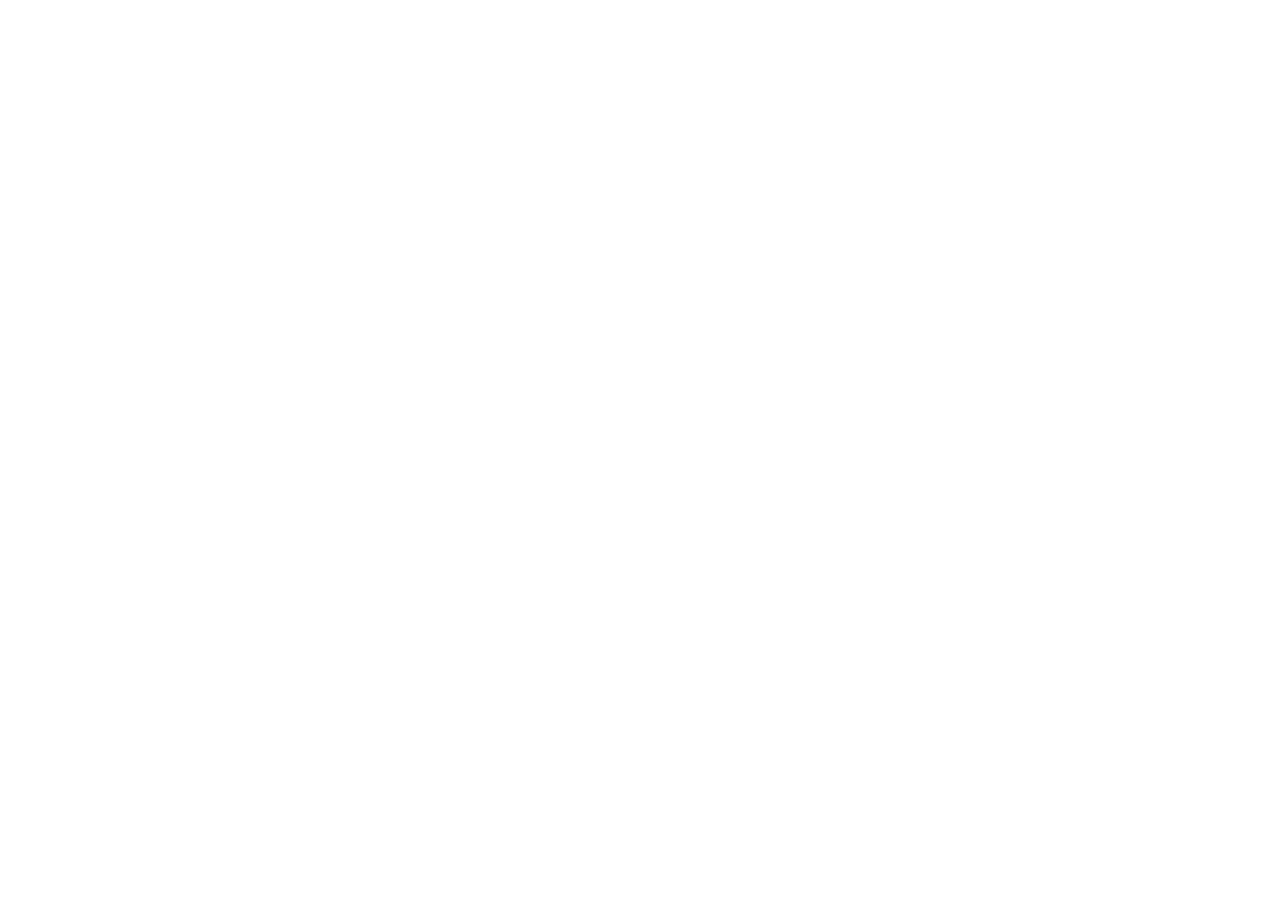
==== index.html @ dd2af7e4 "file-initail" ====
<!DOCTYPE html>
<html lang="en">
<head>
    <meta charset="UTF-8">
    <meta http-equiv="X-UA-Compatible" content="IE=edge">
    <meta name="viewport" content="width=device-width, initial-scale=1.0">
    <title>Document</title>
</head>
<body>
    
</body>
</html>
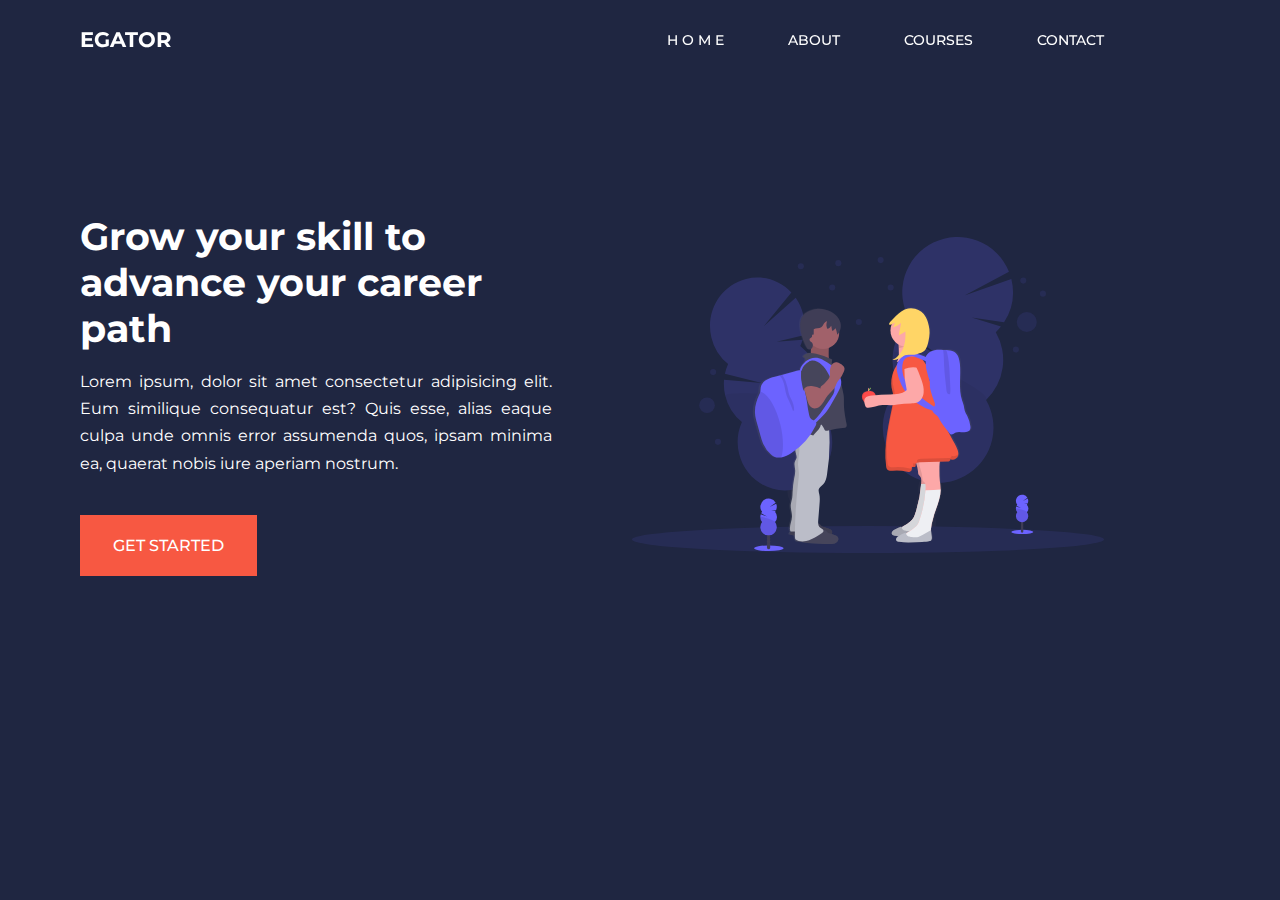
==== commit baa0a11b: "header-section" ====
--- a/index.html
+++ b/index.html
@@ -1,12 +1,65 @@
 <!DOCTYPE html>
 <html lang="en">
-<head>
-    <meta charset="UTF-8">
-    <meta http-equiv="X-UA-Compatible" content="IE=edge">
-    <meta name="viewport" content="width=device-width, initial-scale=1.0">
-    <title>Document</title>
-</head>
-<body>
-    
-</body>
+  <head>
+    <meta charset="UTF-8" />
+    <meta http-equiv="X-UA-Compatible" content="IE=edge" />
+    <meta name="viewport" content="width=device-width, initial-scale=1.0" />
+
+    <!-- ! GOOGLE FONTs -->
+    <link rel="preconnect" href="https://fonts.googleapis.com" />
+    <link rel="preconnect" href="https://fonts.gstatic.com" crossorigin />
+    <link
+      href="https://fonts.googleapis.com/css2?family=Montserrat:wght@300;400;500;600;700;800&display=swap"
+      rel="stylesheet"
+    />
+
+    <!-- !ICON  -->
+    <link
+      rel="stylesheet"
+      href="https://unicons.iconscout.com/release/v4.0.0/css/line.css"
+    />
+
+    <!-- !Title -->
+    <title>
+      Responsive Multipage Education Website Using HTML, CSS & JavaScript
+    </title>
+
+    <!--! CSS connect -->
+    <link rel="stylesheet" href="./css/style.css" />
+  </head>
+
+  <body>
+    <!-- !=============Navbar section =============== -->
+    <nav>
+      <div class="container nav_container">
+        <a href="index.html"><h4>EGATOR</h4></a>
+        <ul class="nav_menu">
+          <li><a href="index.html">H O M E</a></li>
+          <li><a href="about.html">ABOUT</a></li>
+          <li><a href="courses.html">COURSES</a></li>
+          <li><a href="contact.html">CONTACT</a></li>
+        </ul>
+        <button id="open-menu-btn"><i class="uil uil-bars"></i></button>
+        <button id="close-menu-btn"><i class="uil uil-multiply"></i></i></button>
+      </div>
+    </nav>
+    <!-- !========== END NAvBar-->
+
+    <!-- !===============START HEADER SECTION=========== -->
+
+    <header>
+      <div class="container header__container">
+        <div class="header_left">
+          <h1>Grow your skill to advance your career path</h1>
+          <p>Lorem ipsum, dolor sit amet consectetur adipisicing elit. Eum similique consequatur est? Quis esse, alias eaque culpa unde omnis error assumenda quos, ipsam minima ea, quaerat nobis iure aperiam nostrum.</p>
+          <a href="courses.html" class="btn btn-primary">GET STARTED</a>
+        </div>
+        <div class="header_right">
+          <img src="./images/header.svg" alt="">
+        </div>
+      </div>
+    </header>
+
+    <!-- !============END OF THEE HEADER========= -->
+  </body>
 </html>--- a/css/style.css
+++ b/css/style.css
@@ -0,0 +1,145 @@
+/* !======================MAIN CSS================== */
+
+* {
+  margin: 0;
+  padding: 0;
+  border: 0;
+  outline: 0;
+  text-decoration: none;
+  box-sizing: border-box;
+  list-style: none;
+}
+:root {
+  --color-primary: #6c63ff;
+  --color-success: #00bf8e;
+  --color-warning: #f7c94b;
+  --color-danger: #f75842;
+  --color-danger-variant: rgba(147, 88, 66, 0.4);
+  --color-white: #fff;
+  --color-light: rgba(255, 255, 255, 0.7);
+  --color-black: #000;
+  --color-bg: #1f2641;
+  --color-bg1: #2e3267;
+  --color-bg2: #424890;
+
+  --container-width-lg: 80%;
+  --container-width-md: 90%;
+  --container-width-sm: 94%;
+
+  --transition: all 400ms ease;
+}
+body {
+  font-family: "Montserrat", sans-serif;
+  line-height: 1.7;
+  color: var(--color-white);
+  background-color: var(--color-bg);
+}
+.container {
+  width: var(--container-width-lg);
+  margin: 0 5rem;
+}
+section {
+  padding: 6rem 0;
+}
+section h2 {
+  text-align: center;
+  margin-bottom: 4rem;
+}
+h1,
+h2,
+h3,
+h4,
+h5 {
+  line-height: 1.2;
+}
+h1 {
+  font-size: 2.4rem;
+  /* !1rtem=16px */
+}
+h2 {
+  font-size: 2rem;
+}
+h3 {
+  font-size: 1.6rem;
+}
+h4 {
+  font-size: 1.3rem;
+}
+a {
+  color: var(--color-white);
+}
+img {
+  width: 100%;
+  display: block;
+  object-fit: cover;
+}
+.btn {
+  display: inline-block;
+  background-color: var(--color-white);
+  color: var(--color-black);
+  padding: 1rem 2rem;
+  border: 1px solid transparent;
+  font-weight: 500;
+  transition: var(--transition);
+}
+btn:hover {
+  background-color: transparent;
+  color: var(--color-white);
+  border-color: var(--color-white);
+}
+.btn-primary {
+  background-color: var(--color-danger);
+  color: var(--color-white);
+}
+
+/* !====================navbar-section==================== */
+nav {
+  background-color: var(--transition);
+  width: 100vw;
+  height: 5rem;
+  position: fixed;
+  top: 0;
+  z-index: 11;
+}
+.nav_container{
+  display: flex;
+  justify-content: space-between;
+  height: 100%;
+  align-items: center;
+}
+nav button{
+  display: none;
+}
+.nav_menu{
+  display: flex;
+  align-items: center;
+  gap: 4rem;
+}
+.nav_menu a{
+  font-size: 0.9rem;
+  font-weight: 500;
+  transition:var(--transition);
+}
+.nav_menu a:hover{
+  color: var(--color-bg2);
+}
+/* !====================HEADER-section==================== */
+header{
+  position: relative;
+  top: 5rem;
+  overflow: hidden;
+  height: 70vh;
+  margin-bottom: 5rem;
+}
+.header__container
+{
+  display: grid;
+  grid-template-columns: 1fr 1fr;
+  align-items: center;
+  gap: 5rem;
+  height: 100%;
+}
+.header_left p{
+  text-align: justify;
+  margin: 1rem 0 2.4rem;
+}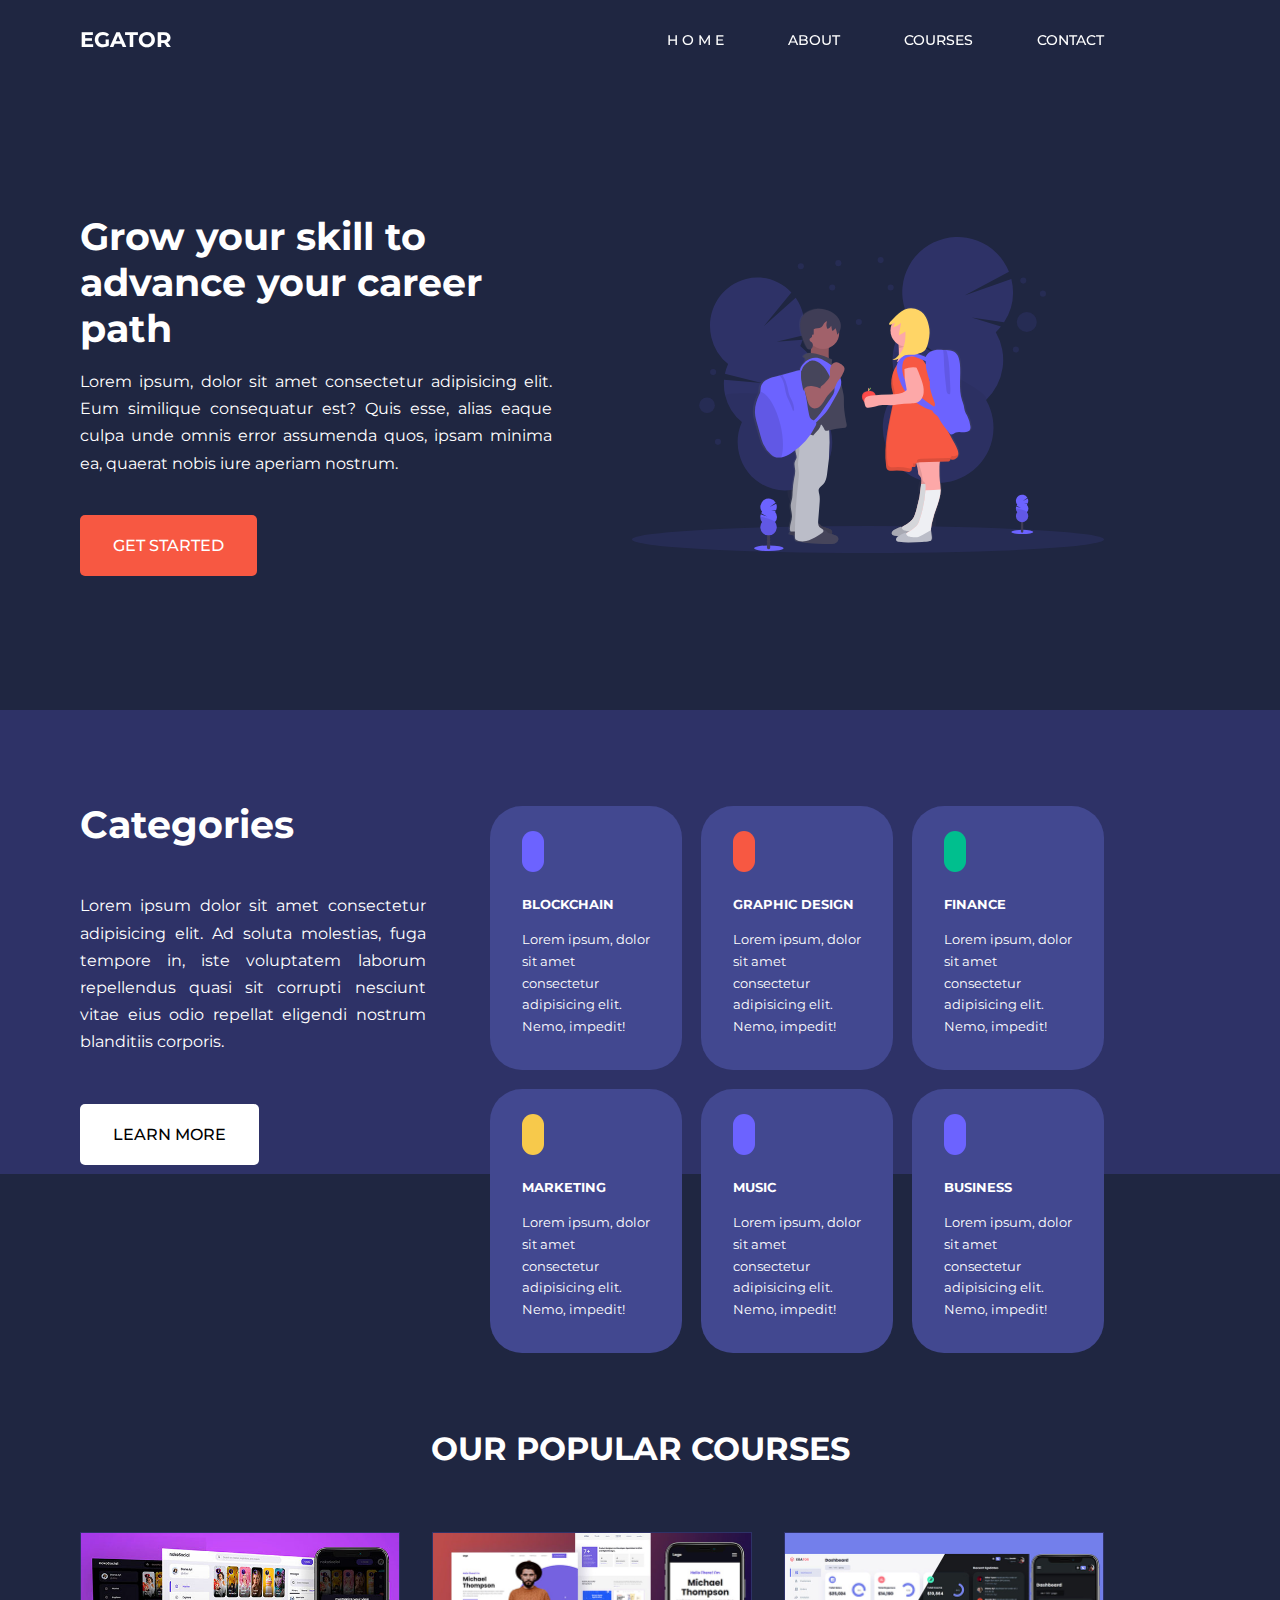
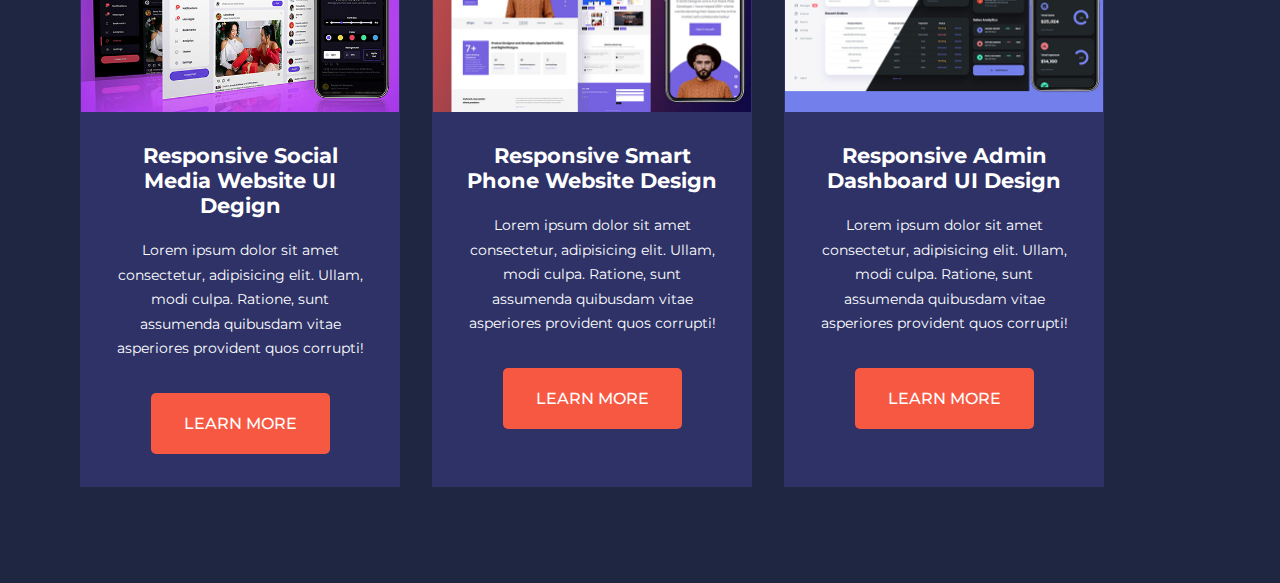
==== commit 2c4016d0: "popular-courses" ====
--- a/index.html
+++ b/index.html
@@ -1,6 +1,7 @@
 <!DOCTYPE html>
 <html lang="en">
-  <head>
+
+<head>
     <meta charset="UTF-8" />
     <meta http-equiv="X-UA-Compatible" content="IE=edge" />
     <meta name="viewport" content="width=device-width, initial-scale=1.0" />
@@ -8,58 +9,159 @@
     <!-- ! GOOGLE FONTs -->
     <link rel="preconnect" href="https://fonts.googleapis.com" />
     <link rel="preconnect" href="https://fonts.gstatic.com" crossorigin />
-    <link
-      href="https://fonts.googleapis.com/css2?family=Montserrat:wght@300;400;500;600;700;800&display=swap"
-      rel="stylesheet"
-    />
+    <link href="https://fonts.googleapis.com/css2?family=Montserrat:wght@300;400;500;600;700;800&display=swap" rel="stylesheet" />
 
     <!-- !ICON  -->
-    <link
-      rel="stylesheet"
-      href="https://unicons.iconscout.com/release/v4.0.0/css/line.css"
-    />
+    <link rel="stylesheet" href="https://unicons.iconscout.com/release/v4.0.0/css/line.css" />
 
     <!-- !Title -->
     <title>
-      Responsive Multipage Education Website Using HTML, CSS & JavaScript
+        Responsive Multipage Education Website Using HTML, CSS & JavaScript
     </title>
 
     <!--! CSS connect -->
     <link rel="stylesheet" href="./css/style.css" />
-  </head>
+</head>
 
-  <body>
+<body>
     <!-- !=============Navbar section =============== -->
     <nav>
-      <div class="container nav_container">
-        <a href="index.html"><h4>EGATOR</h4></a>
-        <ul class="nav_menu">
-          <li><a href="index.html">H O M E</a></li>
-          <li><a href="about.html">ABOUT</a></li>
-          <li><a href="courses.html">COURSES</a></li>
-          <li><a href="contact.html">CONTACT</a></li>
-        </ul>
-        <button id="open-menu-btn"><i class="uil uil-bars"></i></button>
-        <button id="close-menu-btn"><i class="uil uil-multiply"></i></i></button>
-      </div>
+        <div class="container nav_container">
+            <a href="index.html">
+                <h4>EGATOR</h4>
+            </a>
+            <ul class="nav_menu">
+                <li><a href="index.html">H O M E</a></li>
+                <li><a href="about.html">ABOUT</a></li>
+                <li><a href="courses.html">COURSES</a></li>
+                <li><a href="contact.html">CONTACT</a></li>
+            </ul>
+            <button id="open-menu-btn"><i class="uil uil-bars"></i></button>
+            <button id="close-menu-btn"><i class="uil uil-multiply"></i></i></button>
+        </div>
     </nav>
     <!-- !========== END NAvBar-->
 
     <!-- !===============START HEADER SECTION=========== -->
 
     <header>
-      <div class="container header__container">
-        <div class="header_left">
-          <h1>Grow your skill to advance your career path</h1>
-          <p>Lorem ipsum, dolor sit amet consectetur adipisicing elit. Eum similique consequatur est? Quis esse, alias eaque culpa unde omnis error assumenda quos, ipsam minima ea, quaerat nobis iure aperiam nostrum.</p>
-          <a href="courses.html" class="btn btn-primary">GET STARTED</a>
+        <div class="container header__container">
+            <div class="header_left">
+                <h1>Grow your skill to advance your career path</h1>
+                <p>Lorem ipsum, dolor sit amet consectetur adipisicing elit. Eum similique consequatur est? Quis esse, alias eaque culpa unde omnis error assumenda quos, ipsam minima ea, quaerat nobis iure aperiam nostrum.</p>
+                <a href="courses.html" class="btn btn-primary">GET STARTED</a>
+            </div>
+            <div class="header_right">
+                <img src="./images/header.svg" alt="">
+            </div>
         </div>
-        <div class="header_right">
-          <img src="./images/header.svg" alt="">
-        </div>
-      </div>
     </header>
 
     <!-- !============END OF THEE HEADER========= -->
-  </body>
+
+    <!-- !============START OF CATEGORIES========= -->
+    <section class="categories">
+        <div class="container categories__container">
+            <div class="categories__left">
+                <h1>Categories</h1>
+                <p>Lorem ipsum dolor sit amet consectetur adipisicing elit. Ad soluta molestias, fuga tempore in, iste voluptatem laborum repellendus quasi sit corrupti nesciunt vitae eius odio repellat eligendi nostrum blanditiis corporis.</p>
+                <a href="#" class="btn">LEARN MORE</a>
+            </div>
+            <div class="categories__right">
+                <article class="category">
+                    <span class="category__icon">
+            <i class="uil uil-bitcoin-circle"></i>
+          </span>
+                    <h5>BLOCKCHAIN</h5>
+                    <p>Lorem ipsum, dolor sit amet consectetur adipisicing elit. Nemo, impedit!</p>
+                </article>
+                <article class="category">
+                    <span class="category__icon">
+            <i class="uil uil-palette"></i>
+          </span>
+                    <h5>GRAPHIC DESIGN</h5>
+                    <p>Lorem ipsum, dolor sit amet consectetur adipisicing elit. Nemo, impedit!</p>
+                </article>
+
+                <article class="category">
+                    <span class="category__icon">
+            <i class="uil uil-usd-circle"></i>
+          </span>
+                    <h5>FINANCE</h5>
+                    <p>Lorem ipsum, dolor sit amet consectetur adipisicing elit. Nemo, impedit!</p>
+                </article>
+
+                <article class="category">
+                    <span class="category__icon">
+            <i class="uil uil-megaphone"></i>
+          </span>
+                    <h5>MARKETING</h5>
+                    <p>Lorem ipsum, dolor sit amet consectetur adipisicing elit. Nemo, impedit!</p>
+                </article>
+
+                <article class="category">
+                    <span class="category__icon">
+            <i class="uil uil-music"></i>
+          </span>
+                    <h5>MUSIC</h5>
+                    <p>Lorem ipsum, dolor sit amet consectetur adipisicing elit. Nemo, impedit!</p>
+                </article>
+
+                <article class="category">
+                    <span class="category__icon">
+            <i class="uil uil-puzzle-piece"></i>
+          </span>
+                    <h5>BUSINESS</h5>
+                    <p>Lorem ipsum, dolor sit amet consectetur adipisicing elit. Nemo, impedit!</p>
+                </article>
+            </div>
+        </div>
+    </section>
+    <!-- !============END OF CATEGORIES========= -->
+
+    <!-- !==========START COURSE SECTION========== -->
+
+    <section class="courses">
+        <h2>OUR POPULAR COURSES</h2>
+        <div class="container courses__container">
+            <article class="course">
+                <div class="course__img">
+                    <img src="./images/course1.jpg" alt="">
+                </div>
+                <div class="course__info">
+                    <h4>Responsive Social Media Website UI Degign</h4>
+                    <p>Lorem ipsum dolor sit amet consectetur, adipisicing elit. Ullam, modi culpa. Ratione, sunt assumenda quibusdam vitae asperiores provident quos corrupti!</p>
+                    <a href="courses.html" class="btn btn-primary">LEARN MORE</a>
+                </div>
+            </article>
+
+            <article class="course">
+                <div class="course__img">
+                    <img src="./images/course2.jpg" alt="">
+                </div>
+                <div class="course__info">
+                    <h4>Responsive Smart Phone Website Design</h4>
+                    <p>Lorem ipsum dolor sit amet consectetur, adipisicing elit. Ullam, modi culpa. Ratione, sunt assumenda quibusdam vitae asperiores provident quos corrupti!</p>
+                    <a href="courses.html" class="btn btn-primary">LEARN MORE</a>
+                </div>
+            </article>
+
+            <article class="course">
+                <div class="course__img">
+                    <img src="./images/course3.jpg" alt="">
+                </div>
+                <div class="course__info">
+                    <h4>Responsive Admin Dashboard UI Design</h4>
+                    <p>Lorem ipsum dolor sit amet consectetur, adipisicing elit. Ullam, modi culpa. Ratione, sunt assumenda quibusdam vitae asperiores provident quos corrupti!</p>
+                    <a href="courses.html" class="btn btn-primary">LEARN MORE</a>
+                </div>
+            </article>
+        </div>
+    </section>
+    <!-- !==========END COURSE SECTION========== -->
+
+    <!-- !JAVASCRIPTS CONNECT -->
+    <script src="./js/main.js"></script>
+</body>
+
 </html>--- a/css/style.css
+++ b/css/style.css
@@ -1,145 +1,290 @@
 /* !======================MAIN CSS================== */
 
 * {
-  margin: 0;
-  padding: 0;
-  border: 0;
-  outline: 0;
-  text-decoration: none;
-  box-sizing: border-box;
-  list-style: none;
-}
+    margin: 0;
+    padding: 0;
+    border: 0;
+    outline: 0;
+    text-decoration: none;
+    box-sizing: border-box;
+    list-style: none;
+}
+
 :root {
-  --color-primary: #6c63ff;
-  --color-success: #00bf8e;
-  --color-warning: #f7c94b;
-  --color-danger: #f75842;
-  --color-danger-variant: rgba(147, 88, 66, 0.4);
-  --color-white: #fff;
-  --color-light: rgba(255, 255, 255, 0.7);
-  --color-black: #000;
-  --color-bg: #1f2641;
-  --color-bg1: #2e3267;
-  --color-bg2: #424890;
-
-  --container-width-lg: 80%;
-  --container-width-md: 90%;
-  --container-width-sm: 94%;
-
-  --transition: all 400ms ease;
-}
+    --color-primary: #6c63ff;
+    --color-success: #00bf8e;
+    --color-warning: #f7c94b;
+    --color-danger: #f75842;
+    --color-danger-variant: rgba(147, 88, 66, 0.4);
+    --color-white: #fff;
+    --color-light: rgba(255, 255, 255, 0.7);
+    --color-black: #000;
+    --color-bg: #1f2641;
+    --color-bg1: #2e3267;
+    --color-bg2: #424890;
+    --container-width-lg: 80%;
+    --container-width-md: 90%;
+    --container-width-sm: 94%;
+    --transition: all 400ms ease;
+}
+
 body {
-  font-family: "Montserrat", sans-serif;
-  line-height: 1.7;
-  color: var(--color-white);
-  background-color: var(--color-bg);
-}
+    font-family: "Montserrat", sans-serif;
+    line-height: 1.7;
+    color: var(--color-white);
+    background-color: var(--color-bg);
+}
+
 .container {
-  width: var(--container-width-lg);
-  margin: 0 5rem;
-}
+    width: var(--container-width-lg);
+    margin: 0 5rem;
+}
+
 section {
-  padding: 6rem 0;
-}
+    padding: 6rem 0;
+}
+
 section h2 {
-  text-align: center;
-  margin-bottom: 4rem;
-}
+    text-align: center;
+    margin-bottom: 4rem;
+}
+
 h1,
 h2,
 h3,
 h4,
 h5 {
-  line-height: 1.2;
-}
+    line-height: 1.2;
+}
+
 h1 {
-  font-size: 2.4rem;
-  /* !1rtem=16px */
-}
+    font-size: 2.4rem;
+    /* !1rtem=16px */
+}
+
 h2 {
-  font-size: 2rem;
-}
+    font-size: 2rem;
+}
+
 h3 {
-  font-size: 1.6rem;
-}
+    font-size: 1.6rem;
+}
+
 h4 {
-  font-size: 1.3rem;
-}
+    font-size: 1.3rem;
+}
+
 a {
-  color: var(--color-white);
-}
+    color: var(--color-white);
+}
+
 img {
-  width: 100%;
-  display: block;
-  object-fit: cover;
-}
+    width: 100%;
+    display: block;
+    object-fit: cover;
+}
+
 .btn {
-  display: inline-block;
-  background-color: var(--color-white);
-  color: var(--color-black);
-  padding: 1rem 2rem;
-  border: 1px solid transparent;
-  font-weight: 500;
-  transition: var(--transition);
-}
-btn:hover {
-  background-color: transparent;
-  color: var(--color-white);
-  border-color: var(--color-white);
-}
+    display: inline-block;
+    background-color: var(--color-white);
+    color: var(--color-black);
+    padding: 1rem 2rem;
+    border: 1px solid transparent;
+    font-weight: 500;
+    transition: var(--transition);
+    border-radius: 5px;
+}
+
+.btn:hover {
+    background-color: transparent;
+    color: var(--color-white);
+    border-color: var(--color-white);
+}
+
 .btn-primary {
-  background-color: var(--color-danger);
-  color: var(--color-white);
-}
+    background-color: var(--color-danger);
+    color: var(--color-white);
+}
+
 
 /* !====================navbar-section==================== */
+
 nav {
-  background-color: var(--transition);
-  width: 100vw;
-  height: 5rem;
-  position: fixed;
-  top: 0;
-  z-index: 11;
-}
-.nav_container{
-  display: flex;
-  justify-content: space-between;
-  height: 100%;
-  align-items: center;
-}
-nav button{
-  display: none;
-}
-.nav_menu{
-  display: flex;
-  align-items: center;
-  gap: 4rem;
-}
-.nav_menu a{
-  font-size: 0.9rem;
-  font-weight: 500;
-  transition:var(--transition);
-}
-.nav_menu a:hover{
-  color: var(--color-bg2);
-}
+    background-color: var(--transition);
+    width: 100vw;
+    height: 5rem;
+    position: fixed;
+    top: 0;
+    z-index: 11;
+}
+
+
+/* !change navbar styles on scroll using javascript */
+
+.window-scroll {
+    background-color: var(--color-primary);
+    box-shadow: 0 1rem 2rem rgba(0, 0, 0, 0.3);
+}
+
+.nav_container {
+    display: flex;
+    justify-content: space-between;
+    height: 100%;
+    align-items: center;
+}
+
+nav button {
+    display: none;
+}
+
+.nav_menu {
+    display: flex;
+    align-items: center;
+    gap: 4rem;
+}
+
+.nav_menu a {
+    font-size: 0.9rem;
+    font-weight: 500;
+    transition: var(--transition);
+}
+
+.nav_menu a:hover {
+    color: var(--color-bg2);
+}
+
+
 /* !====================HEADER-section==================== */
-header{
-  position: relative;
-  top: 5rem;
-  overflow: hidden;
-  height: 70vh;
-  margin-bottom: 5rem;
-}
-.header__container
-{
-  display: grid;
-  grid-template-columns: 1fr 1fr;
-  align-items: center;
-  gap: 5rem;
-  height: 100%;
-}
-.header_left p{
-  text-align: justify;
-  margin: 1rem 0 2.4rem;
+
+header {
+    position: relative;
+    top: 5rem;
+    overflow: hidden;
+    height: 70vh;
+    margin-bottom: 5rem;
+}
+
+.header__container {
+    display: grid;
+    grid-template-columns: 1fr 1fr;
+    align-items: center;
+    gap: 5rem;
+    height: 100%;
+}
+
+.header_left p {
+    text-align: justify;
+    margin: 1rem 0 2.4rem;
+}
+
+
+/* !================categories section======== */
+
+.categories {
+    background-color: var(--color-bg1);
+    height: 29rem;
+}
+
+.categories h1 {
+    line-height: 1;
+    margin-bottom: 3rem;
+}
+
+.categories__container {
+    display: grid;
+    grid-template-columns: 40% 60%;
+    /* gap: 4rem; */
+    /* align-items: center; */
+}
+
+.categories__left {
+    margin-right: 4rem;
+}
+
+.categories__left p {
+    margin: 1rem 0 3rem;
+    text-align: justify;
+}
+
+.categories__right {
+    display: grid;
+    grid-template-columns: repeat(3, 1fr);
+    gap: 1.2rem;
+}
+
+.category {
+    background-color: var(--color-bg2);
+    padding: 2rem;
+    border-radius: 2rem;
+    transition: var(--transition);
+}
+
+.category:nth-child(2) .category__icon {
+    background-color: var(--color-danger);
+}
+
+.category:nth-child(3) .category__icon {
+    background-color: var(--color-success);
+}
+
+.category:nth-child(4) .category__icon {
+    background-color: var(--color-warning);
+}
+
+.category:hover {
+    box-shadow: 0 3rem 3rem rgba(0, 0, 0, 0.3);
+    z-index: 1;
+}
+
+.category:nth-child(3) .category__icon {
+    background-color: var(--color-success);
+}
+
+.category__icon {
+    background-color: var(--color-primary);
+    padding: 0.7rem;
+    border-radius: 0.9rem;
+}
+
+.category h5 {
+    margin: 2rem 0 1rem;
+}
+
+.category p {
+    font-size: 0.8rem;
+}
+
+
+/* !===============courses section============= */
+
+.courses {
+    margin-top: 10rem;
+}
+
+.courses__container {
+    display: grid;
+    grid-template-columns: repeat(3, 1fr);
+    gap: 2rem;
+}
+
+.course {
+    background-color: var(--color-bg1);
+    text-align: center;
+    border: 1px solid transparent;
+    /* border-radius: 10px; */
+    transition: var(--transition);
+}
+
+.course:hover {
+    background-color: transparent;
+    border-color: var(--color-primary);
+}
+
+.course__info {
+    padding: 2rem;
+}
+
+.course__info p {
+    font-size: 0.9rem;
+    margin: 1.2rem 0 2rem;
 }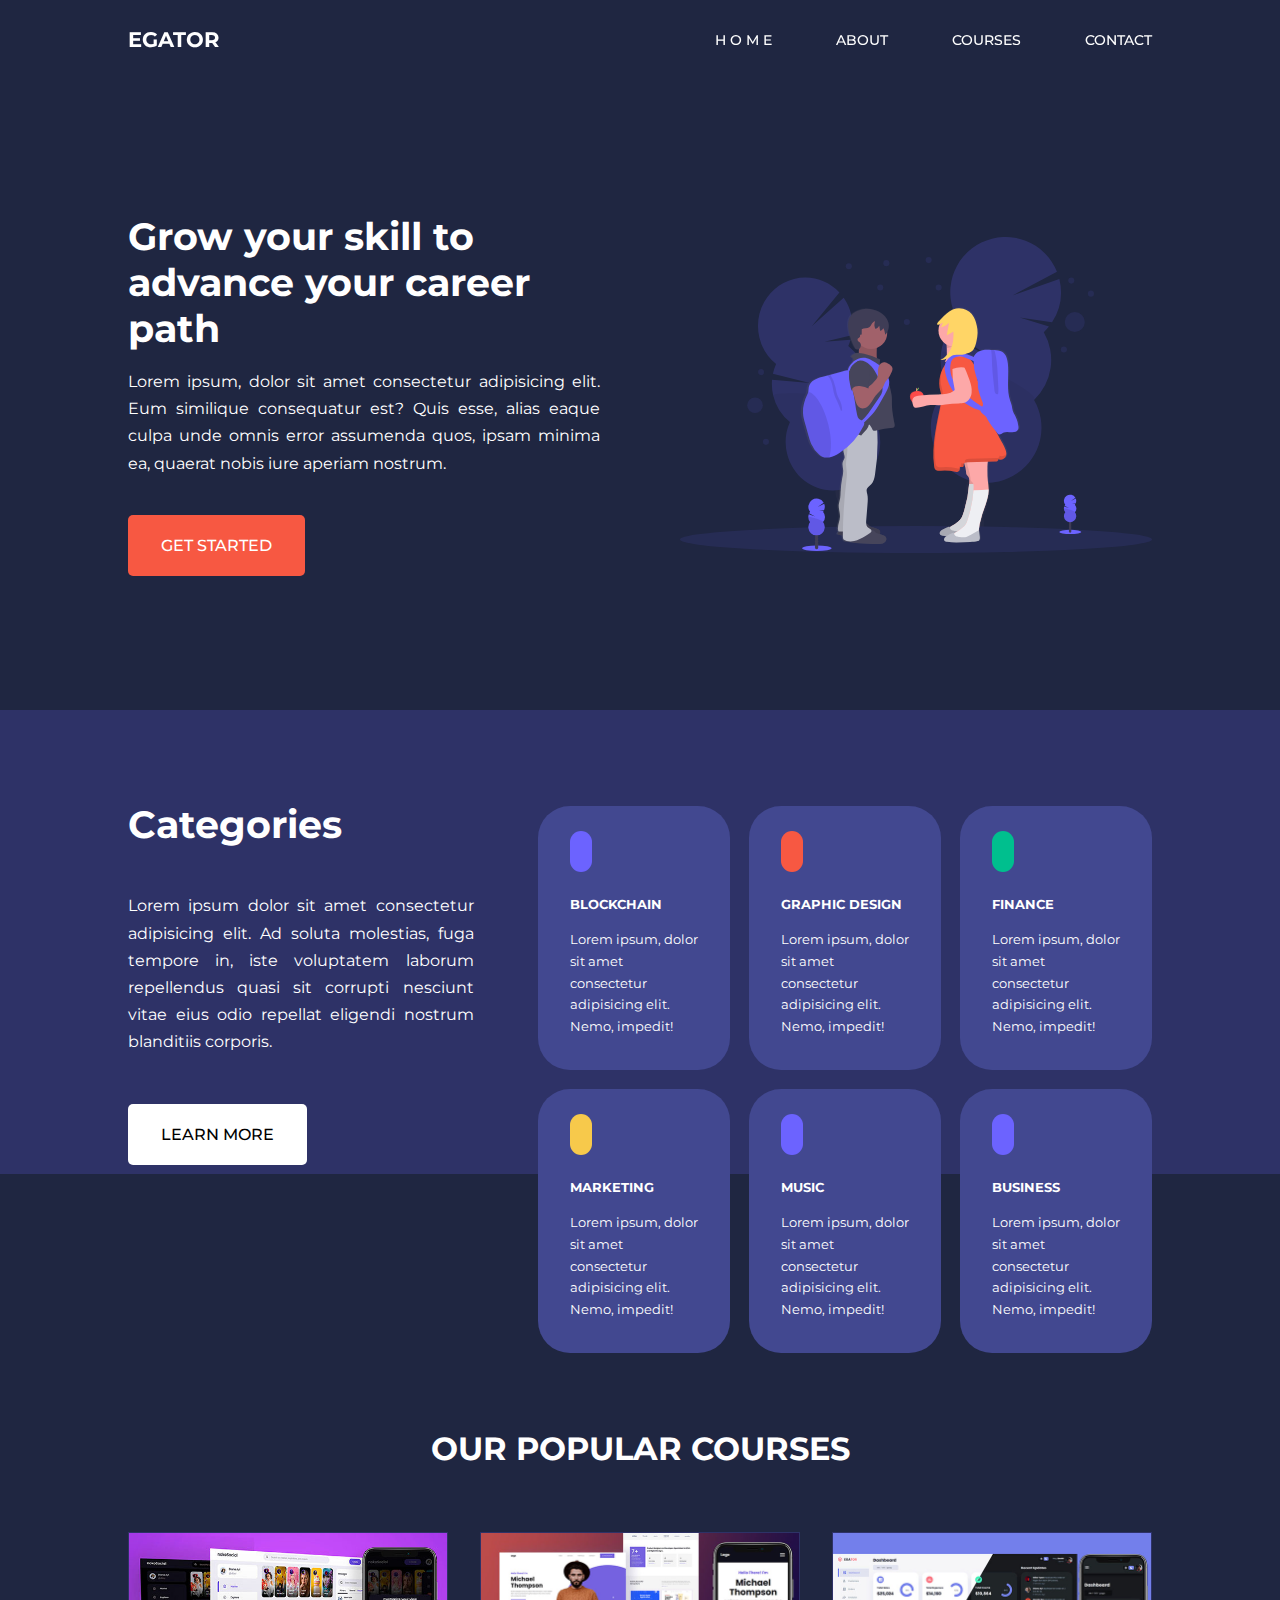
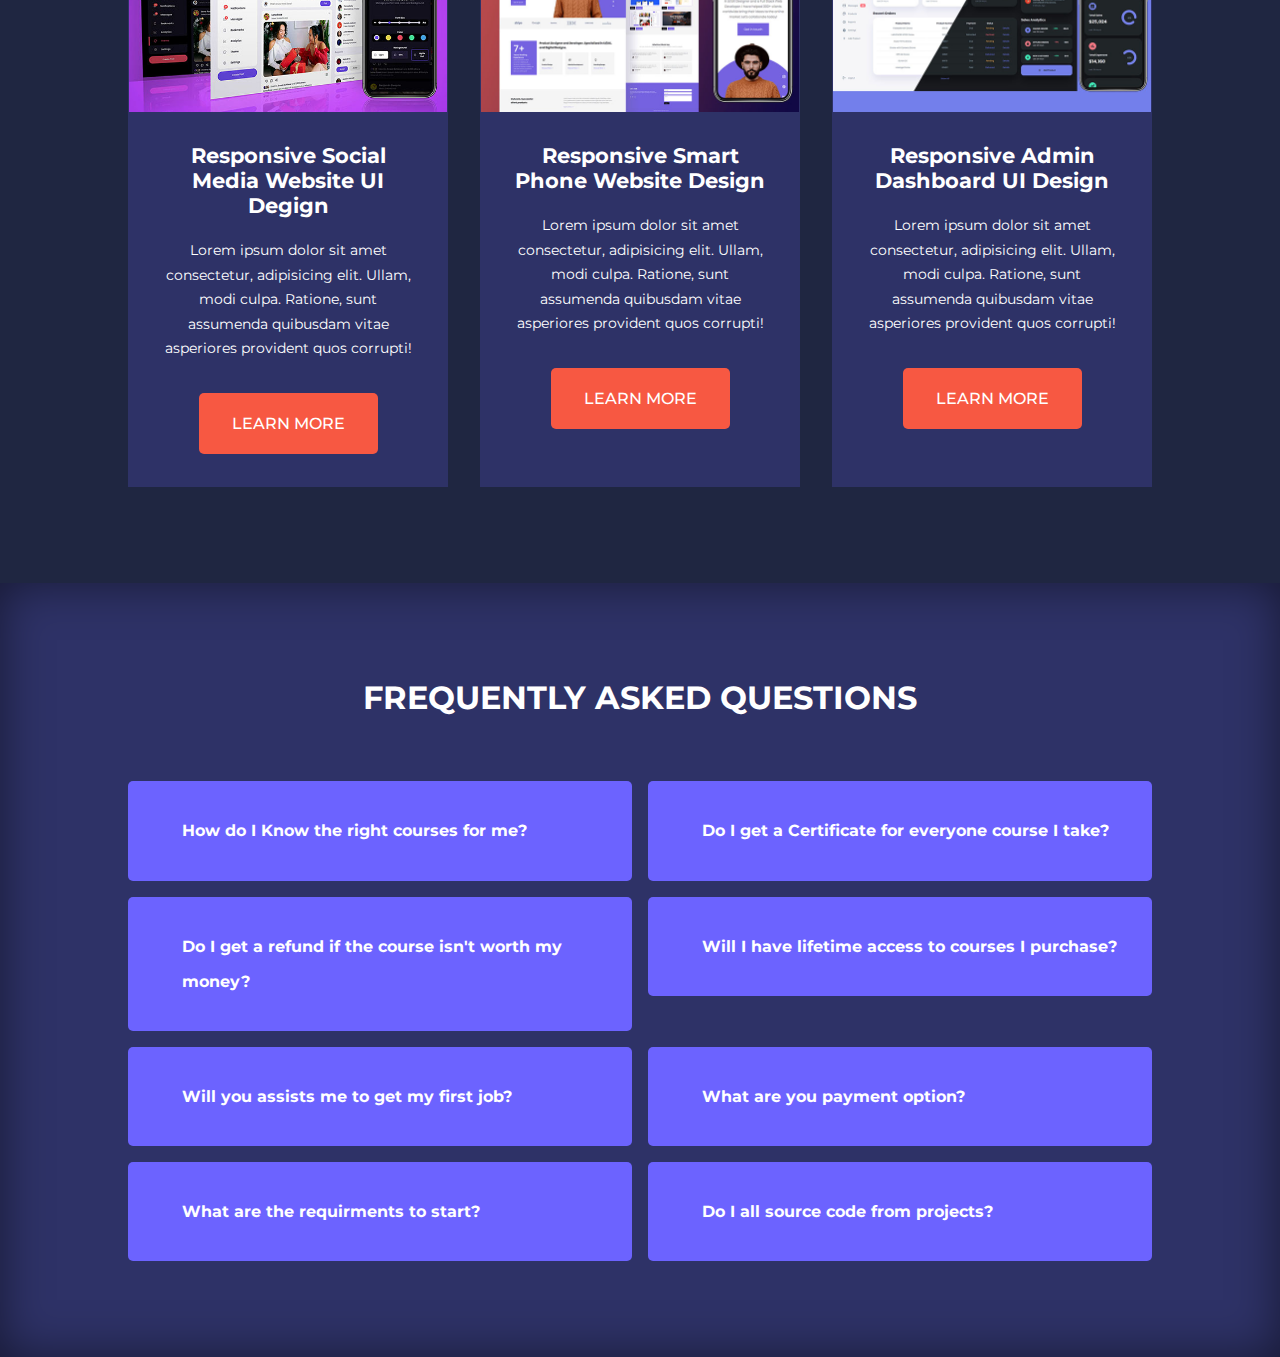
==== commit a543f57f: "frequency-asked-question'" ====
--- a/index.html
+++ b/index.html
@@ -160,6 +160,93 @@
     </section>
     <!-- !==========END COURSE SECTION========== -->
 
+    <!-- ! Frequency asked Question  START-->
+    <section class="faqs">
+        <h2>FREQUENTLY ASKED QUESTIONS</h2>
+        <div class="container faqs__contariner">
+            <article class="faq">
+                <div class="faq__icon">
+                    <i class="uil uil-plus"></i>
+                </div>
+                <div class="question_answer">
+                    <h4>How do I Know the right courses for me?</h4>
+                    <p>Lorem ipsum dolor sit amet consectetur adipisicing elit. Reprehenderit veritatis et doloremque nesciunt nam iste sed blanditiis distinctio nostrum! Facilis amet molestias magni unde porro ullam nostrum. Veniam, quaerat eum!</p>
+                </div>
+            </article>
+
+            <article class="faq">
+                <div class="faq__icon">
+                    <i class="uil uil-plus"></i>
+                </div>
+                <div class="question_answer">
+                    <h4>Do I get a Certificate for everyone course I take?</h4>
+                    <p>Lorem ipsum dolor sit amet consectetur adipisicing elit. Reprehenderit veritatis et doloremque nesciunt nam iste sed blanditiis distinctio nostrum! Facilis amet molestias magni unde porro ullam nostrum. Veniam, quaerat eum!</p>
+                </div>
+            </article>
+
+            <article class="faq">
+                <div class="faq__icon">
+                    <i class="uil uil-plus"></i>
+                </div>
+                <div class="question_answer">
+                    <h4>Do I get a refund if the course isn't worth my money?</h4>
+                    <p>Lorem ipsum dolor sit amet consectetur adipisicing elit. Reprehenderit veritatis et doloremque nesciunt nam iste sed blanditiis distinctio nostrum! Facilis amet molestias magni unde porro ullam nostrum. Veniam, quaerat eum!</p>
+                </div>
+            </article>
+
+            <article class="faq">
+                <div class="faq__icon">
+                    <i class="uil uil-plus"></i>
+                </div>
+                <div class="question_answer">
+                    <h4>Will I have lifetime access to courses I purchase?</h4>
+                    <p>Lorem ipsum dolor sit amet consectetur adipisicing elit. Reprehenderit veritatis et doloremque nesciunt nam iste sed blanditiis distinctio nostrum! Facilis amet molestias magni unde porro ullam nostrum. Veniam, quaerat eum!</p>
+                </div>
+            </article>
+
+            <article class="faq">
+                <div class="faq__icon">
+                    <i class="uil uil-plus"></i>
+                </div>
+                <div class="question_answer">
+                    <h4>Will you assists me to get my first job?</h4>
+                    <p>Lorem ipsum dolor sit amet consectetur adipisicing elit. Reprehenderit veritatis et doloremque nesciunt nam iste sed blanditiis distinctio nostrum! Facilis amet molestias magni unde porro ullam nostrum. Veniam, quaerat eum!</p>
+                </div>
+            </article>
+
+            <article class="faq">
+                <div class="faq__icon">
+                    <i class="uil uil-plus"></i>
+                </div>
+                <div class="question_answer">
+                    <h4>What are you payment option?</h4>
+                    <p>Lorem ipsum dolor sit amet consectetur adipisicing elit. Reprehenderit veritatis et doloremque nesciunt nam iste sed blanditiis distinctio nostrum! Facilis amet molestias magni unde porro ullam nostrum. Veniam, quaerat eum!</p>
+                </div>
+            </article>
+
+            <article class="faq">
+                <div class="faq__icon">
+                    <i class="uil uil-plus"></i>
+                </div>
+                <div class="question_answer">
+                    <h4>What are the requirments to start?</h4>
+                    <p>Lorem ipsum dolor sit amet consectetur adipisicing elit. Reprehenderit veritatis et doloremque nesciunt nam iste sed blanditiis distinctio nostrum! Facilis amet molestias magni unde porro ullam nostrum. Veniam, quaerat eum!</p>
+                </div>
+            </article>
+
+            <article class="faq">
+                <div class="faq__icon">
+                    <i class="uil uil-plus"></i>
+                </div>
+                <div class="question_answer">
+                    <h4>Do I all source code from projects?</h4>
+                    <p>Lorem ipsum dolor sit amet consectetur adipisicing elit. Reprehenderit veritatis et doloremque nesciunt nam iste sed blanditiis distinctio nostrum! Facilis amet molestias magni unde porro ullam nostrum. Veniam, quaerat eum!</p>
+                </div>
+            </article>
+        </div>
+    </section>
+    <!-- ! Frequency asked Question  END-->
+
     <!-- !JAVASCRIPTS CONNECT -->
     <script src="./js/main.js"></script>
 </body>
--- a/css/style.css
+++ b/css/style.css
@@ -37,7 +37,7 @@
 
 .container {
     width: var(--container-width-lg);
-    margin: 0 5rem;
+    margin: 0 auto;
 }
 
 section {
@@ -287,4 +287,50 @@
 .course__info p {
     font-size: 0.9rem;
     margin: 1.2rem 0 2rem;
+}
+
+
+/* !=========frequency asked question==== */
+
+.faqs {
+    background-color: var(--color-bg1);
+    box-shadow: inset 0 0 3rem rgba(0, 0, 0, 0.5);
+}
+
+.faqs__contariner {
+    display: grid;
+    grid-template-columns: repeat(2, 1fr);
+    gap: 1rem;
+}
+
+.faq {
+    background-color: var(--color-primary);
+    display: flex;
+    padding: 2rem;
+    align-items: center;
+    gap: 1.4rem;
+    height: fit-content;
+    cursor: pointer;
+    border-radius: 5px;
+}
+
+.faq h4 {
+    font-size: 1rem;
+    line-height: 2.2;
+}
+
+.faq__icon {
+    align-self: flex-start;
+    font-size: 1.2rem;
+}
+
+.faq p {
+    margin-top: 0.8rem;
+    font-size: 0.9rem;
+    text-align: justify;
+    display: none;
+}
+
+.faq.open p {
+    display: block;
 }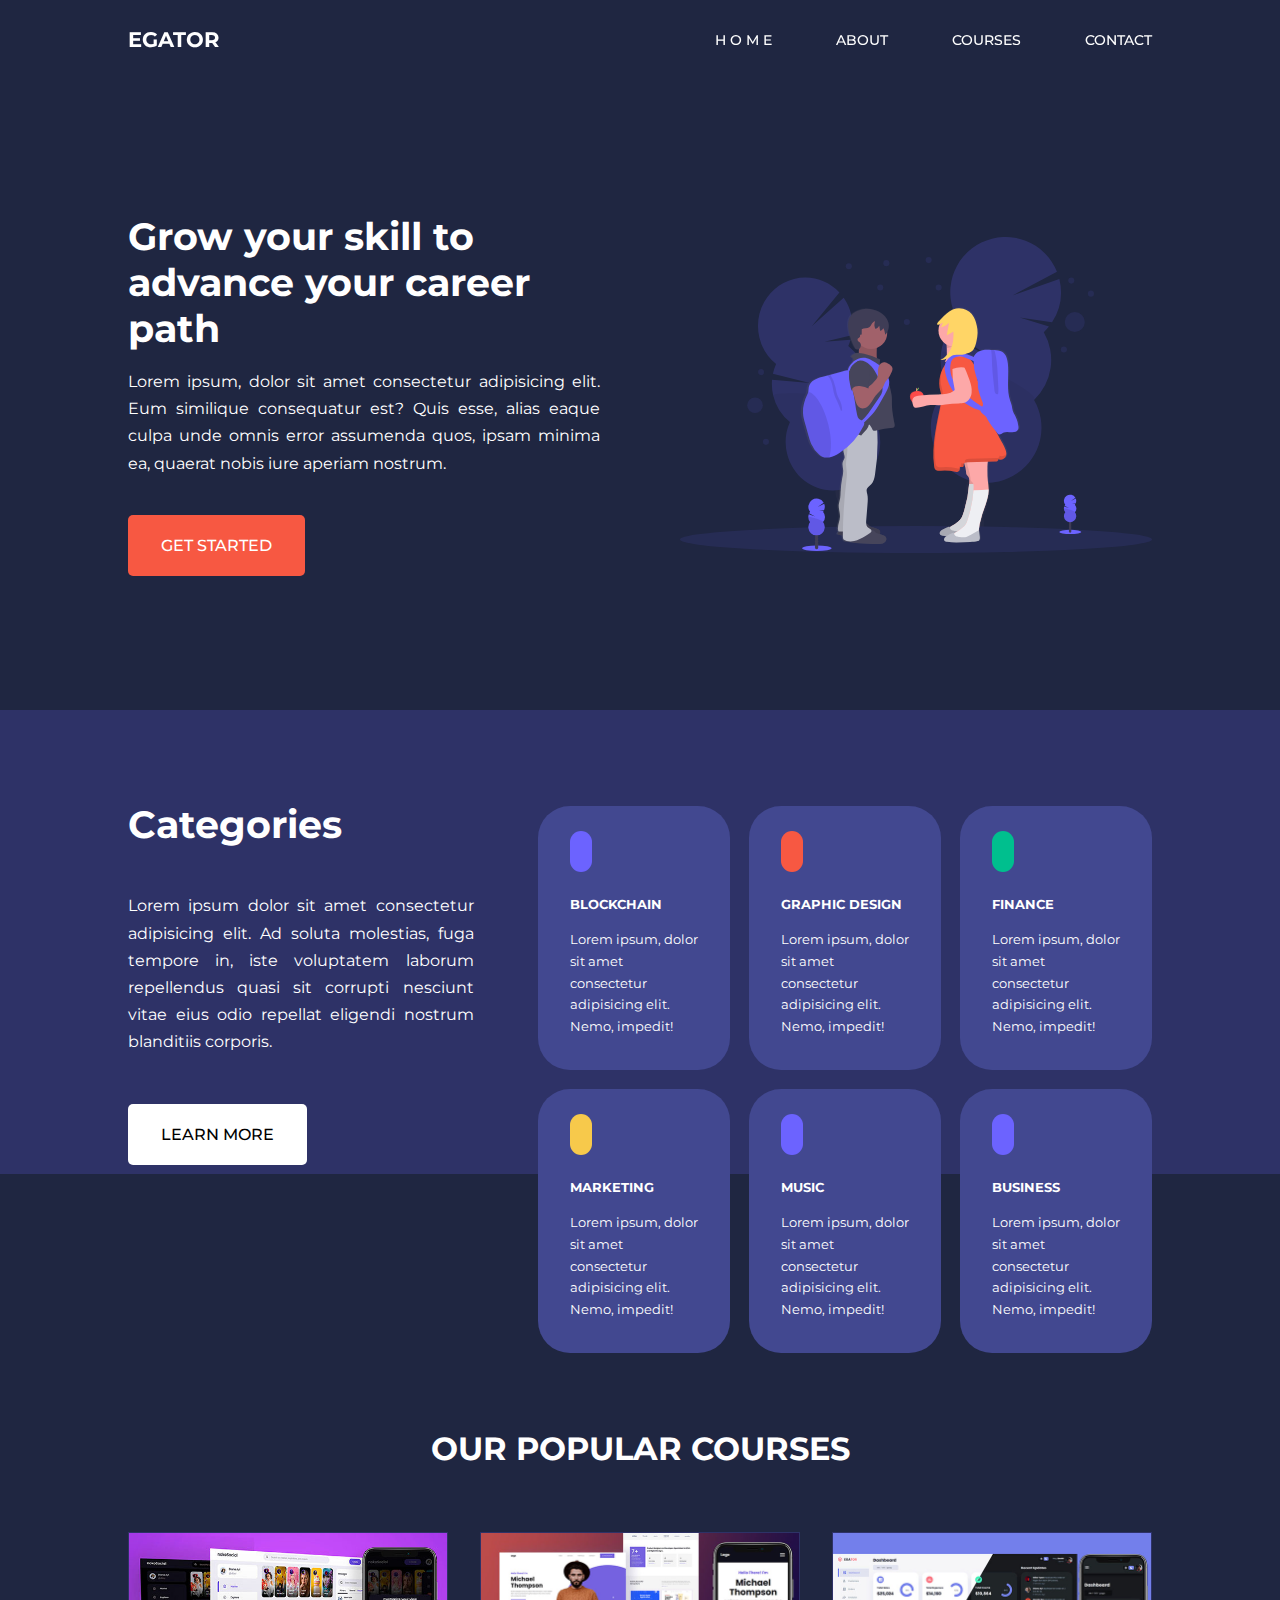
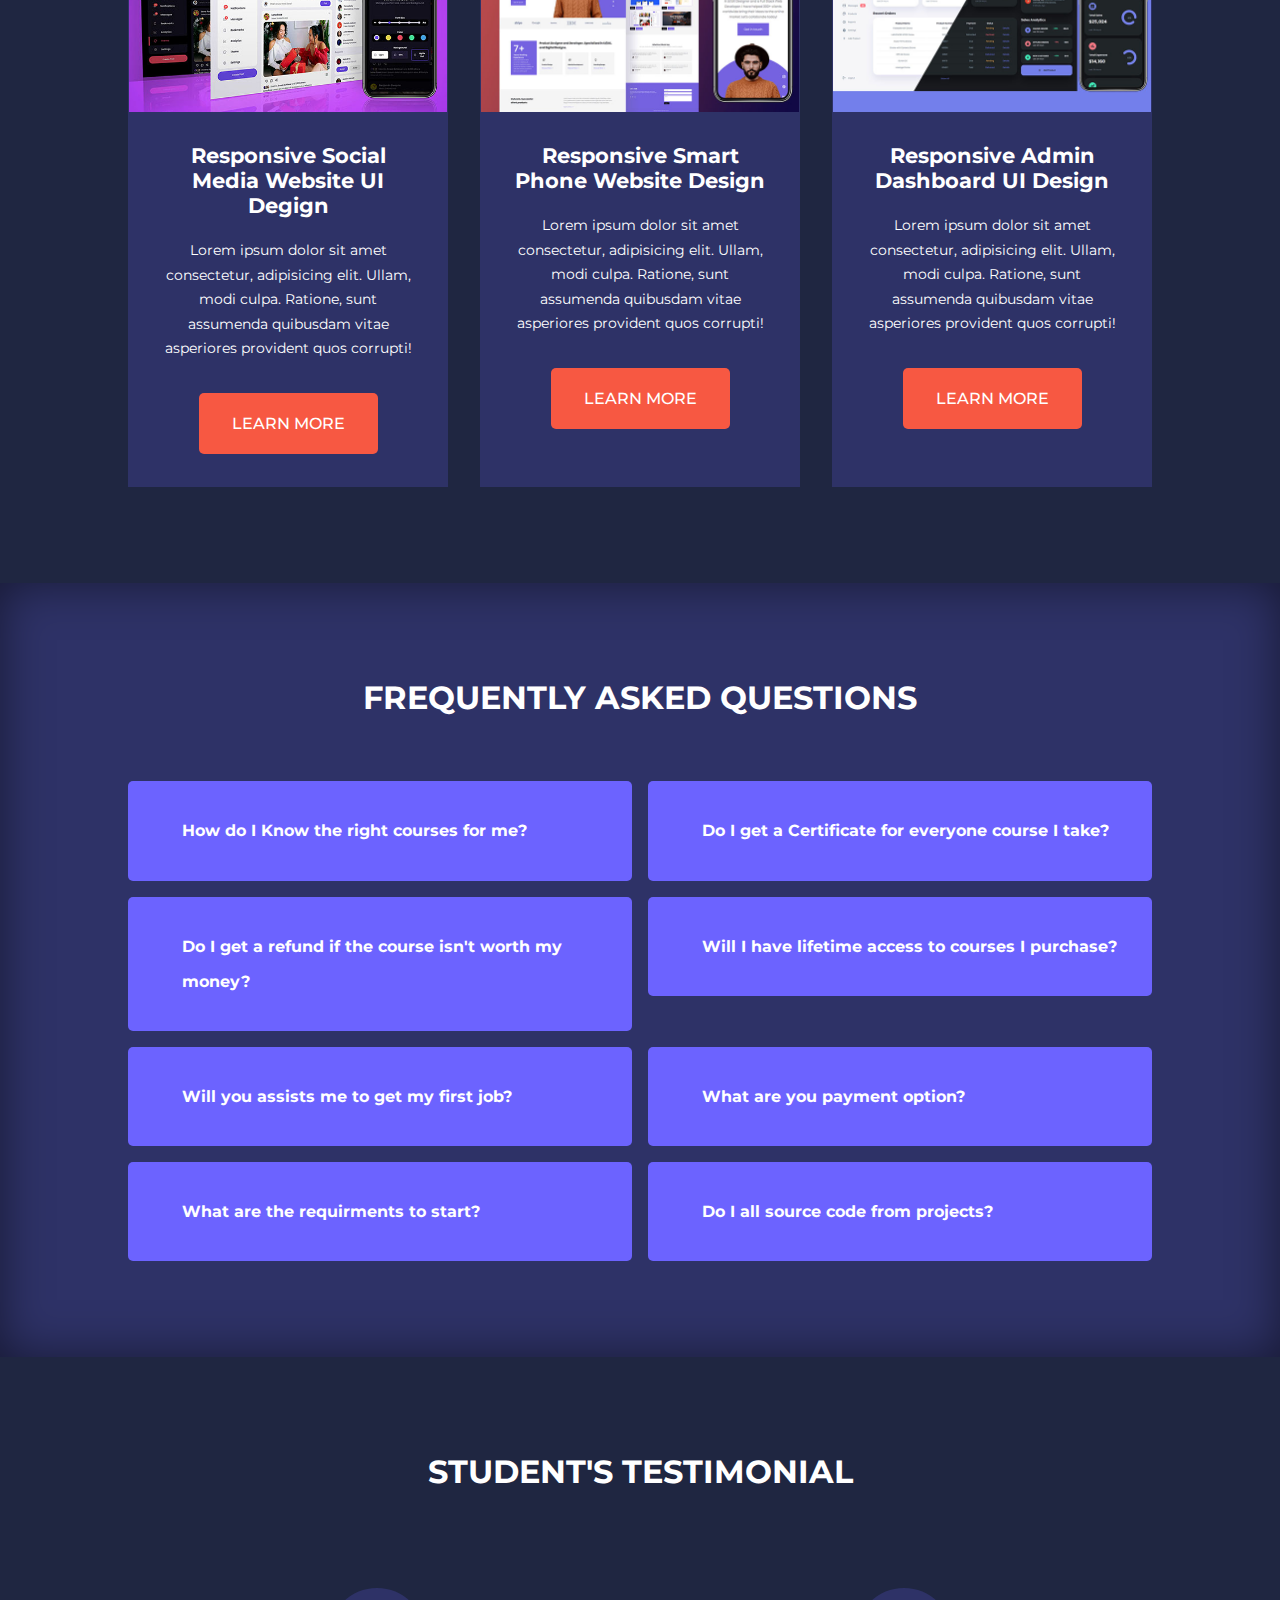
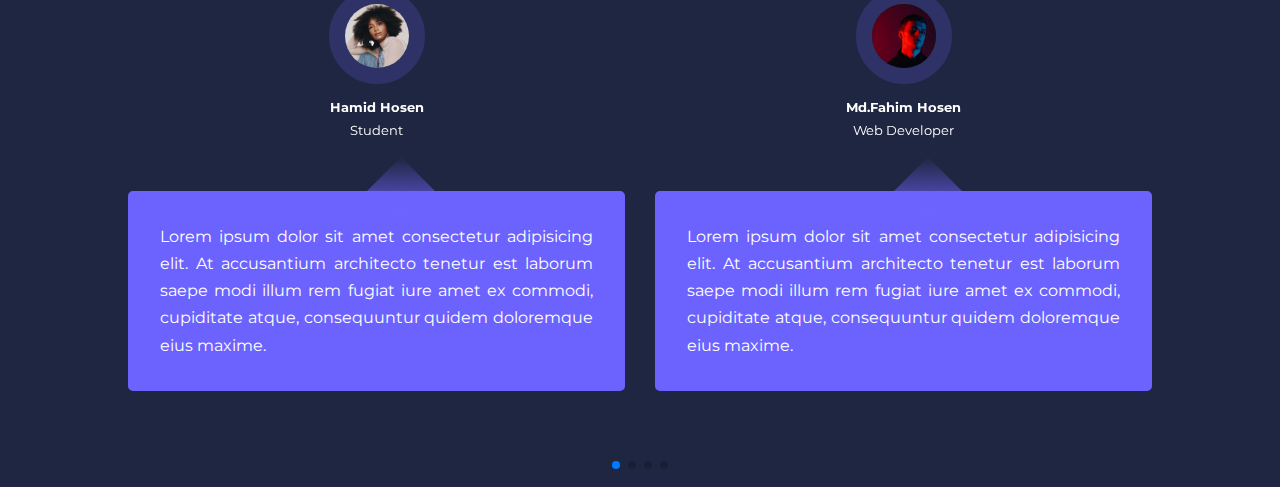
==== commit a03be63f: "testimonial section" ====
--- a/index.html
+++ b/index.html
@@ -5,6 +5,10 @@
     <meta charset="UTF-8" />
     <meta http-equiv="X-UA-Compatible" content="IE=edge" />
     <meta name="viewport" content="width=device-width, initial-scale=1.0" />
+
+    <!-- !Swiper add -->
+    <link rel="stylesheet" href="https://cdn.jsdelivr.net/npm/swiper@8/swiper-bundle.min.css" />
+
 
     <!-- ! GOOGLE FONTs -->
     <link rel="preconnect" href="https://fonts.googleapis.com" />
@@ -247,8 +251,94 @@
     </section>
     <!-- ! Frequency asked Question  END-->
 
+    <!-- !================testimonial section========= -->
+    <section class="container testimonials__container mySwiper">
+        <h2>STUDENT'S TESTIMONIAL</h2>
+        <div class="swiper-wrapper">
+            <article class="testimonial swiper-slide">
+                <div class="avatar">
+                    <img src="./images/avatar1.jpg" alt="">
+                </div>
+                <div class="testimonial__info">
+                    <h5>Hamid Hosen</h5>
+                    <small>Student</small>
+                </div>
+                <div class="testimonial__body">
+                    <p>Lorem ipsum dolor sit amet consectetur adipisicing elit. At accusantium architecto tenetur est laborum saepe modi illum rem fugiat iure amet ex commodi, cupiditate atque, consequuntur quidem doloremque eius maxime.</p>
+                </div>
+            </article>
+            <article class="testimonial swiper-slide">
+                <div class="avatar">
+                    <img src="./images/avatar2.jpg" alt="">
+                </div>
+                <div class="testimonial__info">
+                    <h5>Md.Fahim Hosen</h5>
+                    <small>Web Developer</small>
+                </div>
+                <div class="testimonial__body">
+                    <p>Lorem ipsum dolor sit amet consectetur adipisicing elit. At accusantium architecto tenetur est laborum saepe modi illum rem fugiat iure amet ex commodi, cupiditate atque, consequuntur quidem doloremque eius maxime.</p>
+                </div>
+            </article>
+            <article class="testimonial swiper-slide">
+                <div class="avatar">
+                    <img src="./images/avatar3.jpg" alt="">
+                </div>
+                <div class="testimonial__info">
+                    <h5>Moinul Huda</h5>
+                    <small>Student</small>
+                </div>
+                <div class="testimonial__body">
+                    <p>Lorem ipsum dolor sit amet consectetur adipisicing elit. At accusantium architecto tenetur est laborum saepe modi illum rem fugiat iure amet ex commodi, cupiditate atque, consequuntur quidem doloremque eius maxime.</p>
+                </div>
+            </article>
+            <article class="testimonial swiper-slide">
+                <div class="avatar">
+                    <img src="./images/avatar4.jpg" alt="">
+                </div>
+                <div class="testimonial__info">
+                    <h5>Hamid Hosen</h5>
+                    <small>Student</small>
+                </div>
+                <div class="testimonial__body">
+                    <p>Lorem ipsum dolor sit amet consectetur adipisicing elit. At accusantium architecto tenetur est laborum saepe modi illum rem fugiat iure amet ex commodi, cupiditate atque, consequuntur quidem doloremque eius maxime.</p>
+                </div>
+            </article>
+            <article class="testimonial swiper-slide">
+                <div class="avatar">
+                    <img src="./images/avatar5.jpg" alt="">
+                </div>
+                <div class="testimonial__info">
+                    <h5>Riad Hasen</h5>
+                    <small>App Devleoper</small>
+                </div>
+                <div class="testimonial__body">
+                    <p>Lorem ipsum dolor sit amet consectetur adipisicing elit. At accusantium architecto tenetur est laborum saepe modi illum rem fugiat iure amet ex commodi, cupiditate atque, consequuntur quidem doloremque eius maxime.</p>
+                </div>
+            </article>
+        </div>
+        <div class="swiper-pagination"></div>
+    </section>
     <!-- !JAVASCRIPTS CONNECT -->
     <script src="./js/main.js"></script>
+    <script src="https://cdn.jsdelivr.net/npm/swiper@8/swiper-bundle.min.js"></script>
+
+    <!-- Initialize Swiper -->
+    <script>
+        var swiper = new Swiper(".mySwiper", {
+            slidesPerView: 1,
+            spaceBetween: 30,
+            pagination: {
+                el: ".swiper-pagination",
+                clickable: true,
+            },
+            // ! when window width is>=600
+            breakpoints: {
+                600: {
+                    slidesPerView: 2,
+                }
+            }
+        });
+    </script>
 </body>
 
 </html>--- a/css/style.css
+++ b/css/style.css
@@ -303,6 +303,13 @@
     gap: 1rem;
 }
 
+@media only screen and (max-width: 1000px) {
+    .faqs__contariner {
+        display: grid;
+        grid-template-columns: repeat(1, 1fr);
+    }
+}
+
 .faq {
     background-color: var(--color-primary);
     display: flex;
@@ -333,4 +340,51 @@
 
 .faq.open p {
     display: block;
+}
+
+
+/* !===============testimonial section========= */
+
+.testimonial {
+    padding-top: 2rem;
+}
+
+.testimonials__container {
+    overflow-x: hidden;
+    position: relative;
+}
+
+.avatar {
+    height: 6rem;
+    width: 6rem;
+    overflow: hidden;
+    margin-bottom: 5rem;
+    border-radius: 50%;
+    margin: 0 auto 1rem;
+    border: 1rem solid var(--color-bg1);
+}
+
+.testimonial__info {
+    text-align: center;
+}
+
+.testimonial__body {
+    background-color: var(--color-primary);
+    padding: 2rem;
+    margin-top: 3rem;
+    border-radius: 5px;
+    position: relative;
+    text-align: justify;
+}
+
+.testimonial__body ::before {
+    content: "";
+    display: block;
+    height: 3rem;
+    width: 3rem;
+    position: absolute;
+    left: 50%;
+    top: -1.5rem;
+    transform: rotate(45deg);
+    background: linear-gradient( 135deg, transparent, var(--color-primary, --color-primary, --color-primary));
 }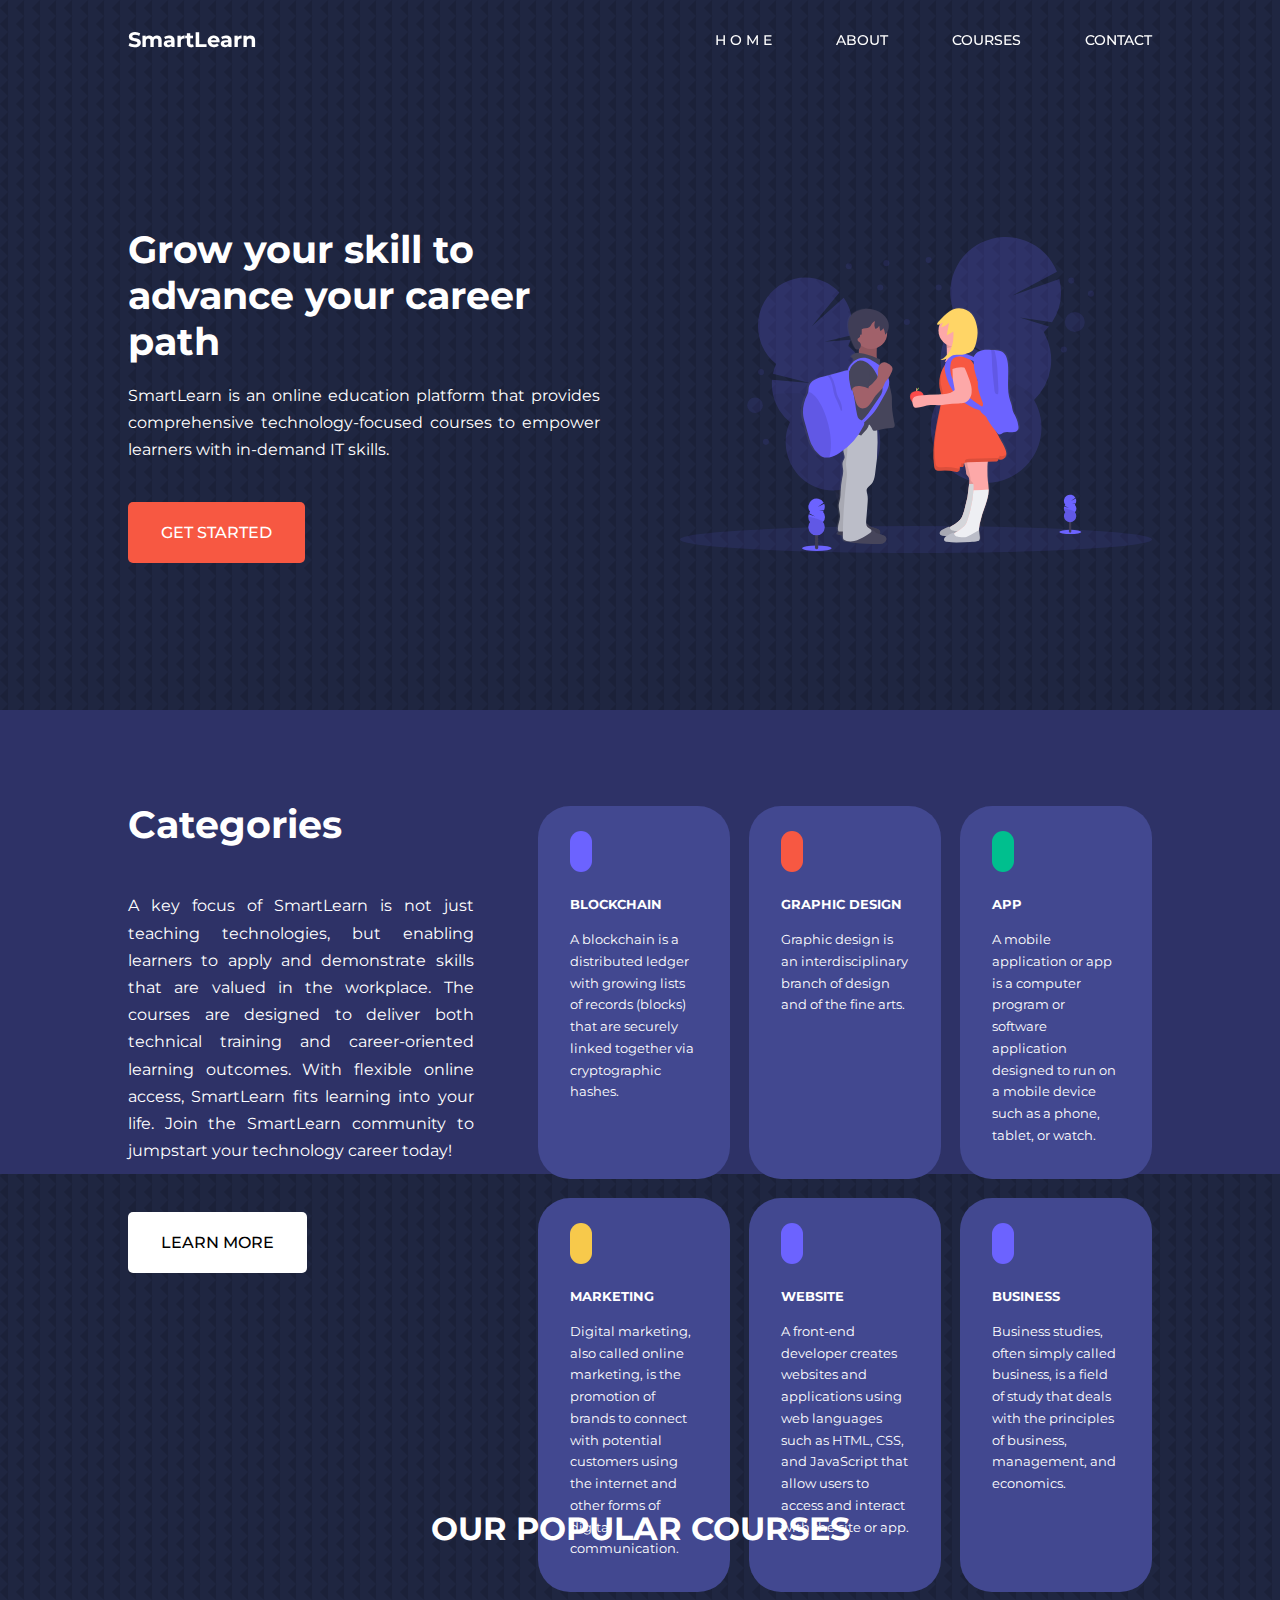
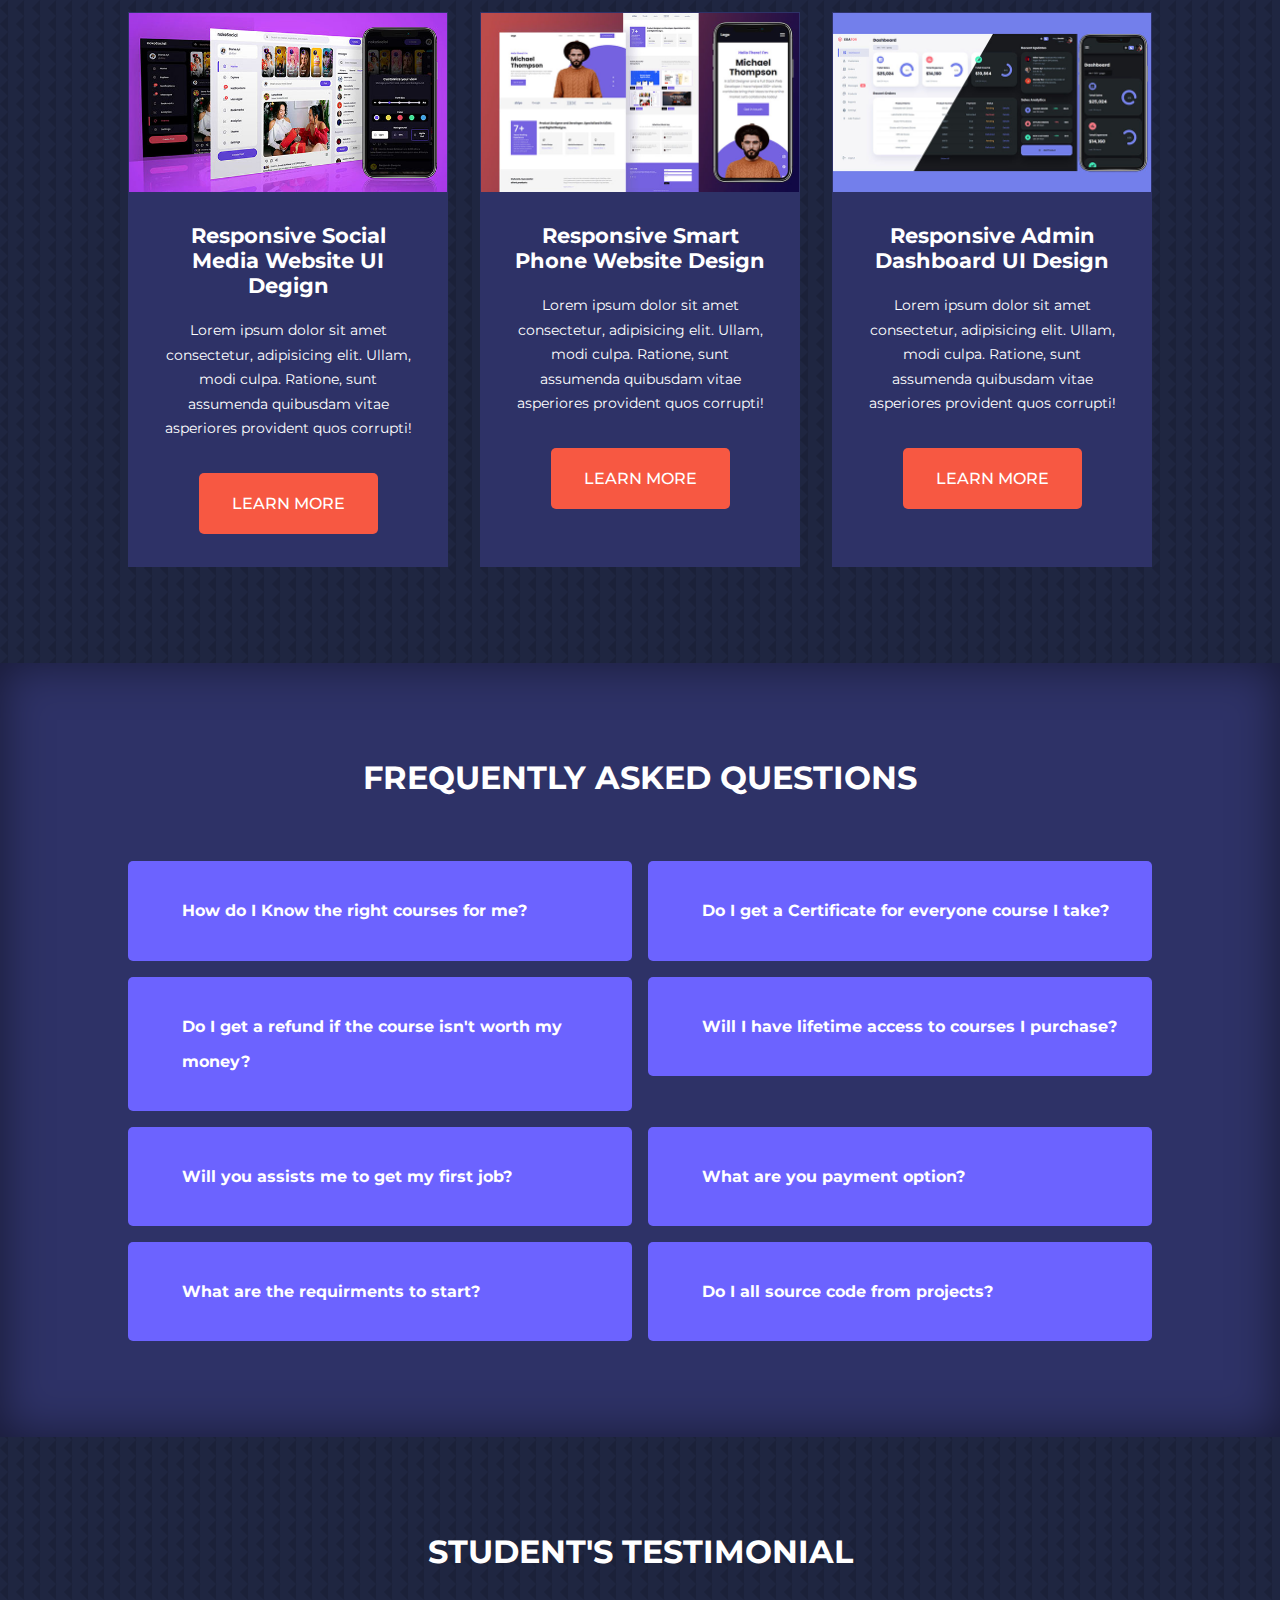
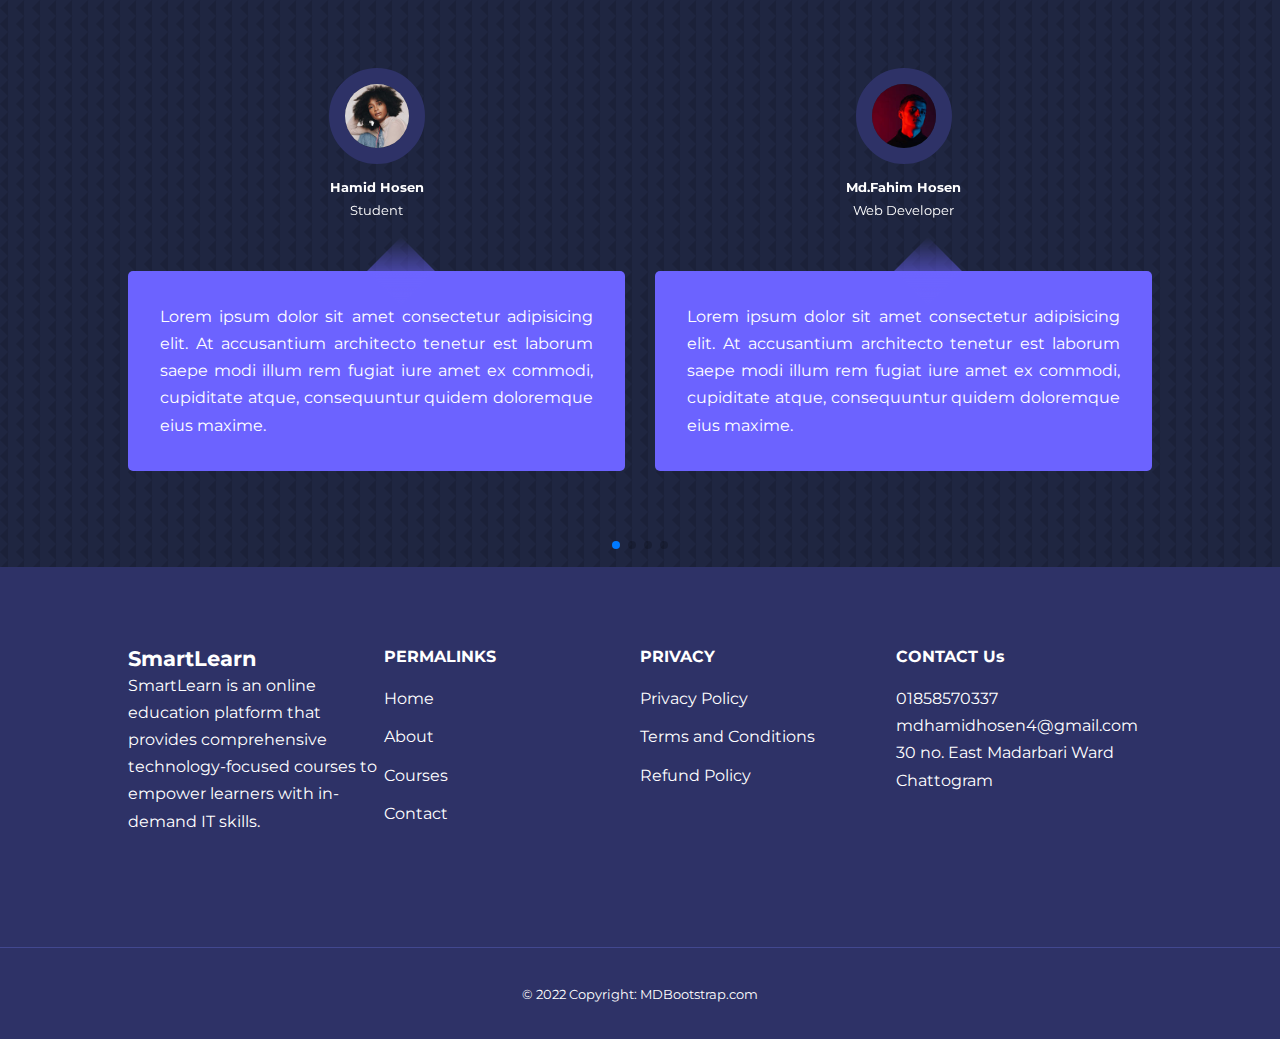
==== commit c424ae2f: "update" ====
--- a/index.html
+++ b/index.html
@@ -20,11 +20,21 @@
 
     <!-- !Title -->
     <title>
-        Responsive Multipage Education Website Using HTML, CSS & JavaScript
+        SmartLearn
     </title>
 
     <!--! CSS connect -->
     <link rel="stylesheet" href="./css/style.css" />
+
+    <!-- !favicon -->
+    <link rel="shortcut icon" href="./images/header.svg" type="image/x-icon">
+
+
+    <style>
+        body {
+            background-image: url('./images/bg-texture.png');
+        }
+    </style>
 </head>
 
 <body>
@@ -32,7 +42,7 @@
     <nav>
         <div class="container nav_container">
             <a href="index.html">
-                <h4>EGATOR</h4>
+                <h4>SmartLearn</h4>
             </a>
             <ul class="nav_menu">
                 <li><a href="index.html">H O M E</a></li>
@@ -52,7 +62,7 @@
         <div class="container header__container">
             <div class="header_left">
                 <h1>Grow your skill to advance your career path</h1>
-                <p>Lorem ipsum, dolor sit amet consectetur adipisicing elit. Eum similique consequatur est? Quis esse, alias eaque culpa unde omnis error assumenda quos, ipsam minima ea, quaerat nobis iure aperiam nostrum.</p>
+                <p>SmartLearn is an online education platform that provides comprehensive technology-focused courses to empower learners with in-demand IT skills.</p>
                 <a href="courses.html" class="btn btn-primary">GET STARTED</a>
             </div>
             <div class="header_right">
@@ -68,7 +78,7 @@
         <div class="container categories__container">
             <div class="categories__left">
                 <h1>Categories</h1>
-                <p>Lorem ipsum dolor sit amet consectetur adipisicing elit. Ad soluta molestias, fuga tempore in, iste voluptatem laborum repellendus quasi sit corrupti nesciunt vitae eius odio repellat eligendi nostrum blanditiis corporis.</p>
+                <p>A key focus of SmartLearn is not just teaching technologies, but enabling learners to apply and demonstrate skills that are valued in the workplace. The courses are designed to deliver both technical training and career-oriented learning outcomes. With flexible online access, SmartLearn fits learning into your life. Join the SmartLearn community to jumpstart your technology career today!</p>
                 <a href="#" class="btn">LEARN MORE</a>
             </div>
             <div class="categories__right">
@@ -77,22 +87,22 @@
             <i class="uil uil-bitcoin-circle"></i>
           </span>
                     <h5>BLOCKCHAIN</h5>
-                    <p>Lorem ipsum, dolor sit amet consectetur adipisicing elit. Nemo, impedit!</p>
+                    <p>A blockchain is a distributed ledger with growing lists of records (blocks) that are securely linked together via cryptographic hashes. </p>
                 </article>
                 <article class="category">
                     <span class="category__icon">
             <i class="uil uil-palette"></i>
           </span>
                     <h5>GRAPHIC DESIGN</h5>
-                    <p>Lorem ipsum, dolor sit amet consectetur adipisicing elit. Nemo, impedit!</p>
+                    <p>Graphic design is an interdisciplinary branch of design and of the fine arts.</p>
                 </article>
 
                 <article class="category">
                     <span class="category__icon">
             <i class="uil uil-usd-circle"></i>
           </span>
-                    <h5>FINANCE</h5>
-                    <p>Lorem ipsum, dolor sit amet consectetur adipisicing elit. Nemo, impedit!</p>
+                    <h5>APP</h5>
+                    <p>A mobile application or app is a computer program or software application designed to run on a mobile device such as a phone, tablet, or watch.</p>
                 </article>
 
                 <article class="category">
@@ -100,15 +110,15 @@
             <i class="uil uil-megaphone"></i>
           </span>
                     <h5>MARKETING</h5>
-                    <p>Lorem ipsum, dolor sit amet consectetur adipisicing elit. Nemo, impedit!</p>
+                    <p>Digital marketing, also called online marketing, is the promotion of brands to connect with potential customers using the internet and other forms of digital communication.</p>
                 </article>
 
                 <article class="category">
                     <span class="category__icon">
             <i class="uil uil-music"></i>
           </span>
-                    <h5>MUSIC</h5>
-                    <p>Lorem ipsum, dolor sit amet consectetur adipisicing elit. Nemo, impedit!</p>
+                    <h5>WEBSITE</h5>
+                    <p>A front-end developer creates websites and applications using web languages such as HTML, CSS, and JavaScript that allow users to access and interact with the site or app. </p>
                 </article>
 
                 <article class="category">
@@ -116,7 +126,7 @@
             <i class="uil uil-puzzle-piece"></i>
           </span>
                     <h5>BUSINESS</h5>
-                    <p>Lorem ipsum, dolor sit amet consectetur adipisicing elit. Nemo, impedit!</p>
+                    <p>Business studies, often simply called business, is a field of study that deals with the principles of business, management, and economics.</p>
                 </article>
             </div>
         </div>
@@ -125,7 +135,7 @@
 
     <!-- !==========START COURSE SECTION========== -->
 
-    <section class="courses">
+    <section class="courses" >
         <h2>OUR POPULAR COURSES</h2>
         <div class="container courses__container">
             <article class="course">
@@ -318,6 +328,71 @@
         </div>
         <div class="swiper-pagination"></div>
     </section>
+
+    <!-- !================testimonial section END========= -->
+
+    <!-- !================Footer section Start===== -->
+    <footer>
+        <div class="container footer__container">
+            <div class="footer__1">
+                <a href="index.html" class="footer__logo">
+                    <h4>SmartLearn</h4>
+                </a>
+                <p>SmartLearn is an online education platform that provides comprehensive technology-focused courses to empower learners with in-demand IT skills.</p>
+            </div>
+            <div class="footer__2">
+                <h4>PERMALINKS</h4>
+                <ul class="permalinks">
+                    <li><a href="index.html">Home</a></li>
+                    <li><a href="about.html">About</a></li>
+                    <li><a href="courses.html">Courses</a></li>
+                    <li><a href="contact.html">Contact</a></li>
+                </ul>
+            </div>
+            <div class="footer__3">
+                <h4>PRIVACY</h4>
+                <ul class="privacy">
+                    <li>
+                        <a href="#">Privacy Policy</a>
+                    </li>
+                    <li>
+                        <a href="#">Terms and Conditions</a>
+                    </li>
+                    <li>
+                        <a href="#">Refund Policy</a>
+                    </li>
+                </ul>
+            </div>
+            <div class="footer__4">
+                <h4>CONTACT Us</h4>
+                <div>
+                    <p>01858570337</p>
+                    <p>mdhamidhosen4@gmail.com</p>
+                    <p>30 no. East Madarbari Ward Chattogram</p>
+                </div>
+                <!-- <ul class="footer__socials">
+                    <li>
+                        <a href="#" class="uil uil-instagram-alt"></a>
+                    </li>
+                    <li>
+                        <a href="#" class="uil uil-twitter"></a>
+                    </li>
+                    <li>
+                        <a href="#" class="uil uil-facebook"></a>
+                    </li>
+                    <li>
+                        <a href="#" class="uil uil-linkedin-alt"></a>
+                    </li>
+                </ul> -->
+            </div>
+        </div>
+        <div class="footer__copyright">
+            <small>© 2022 Copyright: MDBootstrap.com</small>
+        </div>
+    </footer>
+    <!-- ! ========Footer section END========-->
+
+
     <!-- !JAVASCRIPTS CONNECT -->
     <script src="./js/main.js"></script>
     <script src="https://cdn.jsdelivr.net/npm/swiper@8/swiper-bundle.min.js"></script>
--- a/css/style.css
+++ b/css/style.css
@@ -258,7 +258,7 @@
 /* !===============courses section============= */
 
 .courses {
-    margin-top: 10rem;
+    margin-top: 15rem;
 }
 
 .courses__container {
@@ -301,13 +301,6 @@
     display: grid;
     grid-template-columns: repeat(2, 1fr);
     gap: 1rem;
-}
-
-@media only screen and (max-width: 1000px) {
-    .faqs__contariner {
-        display: grid;
-        grid-template-columns: repeat(1, 1fr);
-    }
 }
 
 .faq {
@@ -387,4 +380,240 @@
     top: -1.5rem;
     transform: rotate(45deg);
     background: linear-gradient( 135deg, transparent, var(--color-primary, --color-primary, --color-primary));
+}
+
+
+/* !=========footer section========== */
+
+footer {
+    background-color: var(--color-bg1);
+    padding-top: 5rem;
+    font-size: 0.9;
+}
+
+.footer__container {
+    display: grid;
+    grid-template-columns: repeat(4, 1fr);
+    padding-bottom: 5rem;
+}
+
+.footer__container div>h4 {
+    margin-bottom: 1.2rem;
+    font-size: 1rem;
+}
+
+.footer__1 p {
+    /* text-align: justify; */
+    margin: 0 0 2rem;
+}
+
+.footer__socials {
+    display: flex;
+    gap: 1rem;
+    font-size: 1.2rem;
+    margin-top: 2rem;
+}
+
+footer ul li {
+    margin-bottom: 0.7rem;
+}
+
+footer ul li a:hover {
+    text-decoration: underline;
+}
+
+.footer__copyright {
+    text-align: center;
+    padding: 2rem;
+    border-top: 1px solid var(--color-bg2);
+}
+
+
+/* !==========mediaquery START ======*/
+
+@media screen and (max-width: 1024px) {
+    .container {
+        width: var(--container-width-md);
+        margin: 0 auto;
+    }
+    h1 {
+        font-size: 2.2rem;
+    }
+    h2 {
+        font-size: 1.7rem;
+    }
+    h3 {
+        font-size: 1.4rem;
+    }
+    h4 {
+        font-size: 1.2 rem;
+    }
+    /* !====navbar========== */
+    nav button {
+        display: inline-block;
+        background-color: transparent;
+        font-size: 1.8rem;
+        color: var(--color-white);
+        cursor: pointer;
+    }
+    nav button#close-menu-btn {
+        display: none;
+    }
+    .nav_menu {
+        position: fixed;
+        top: 5rem;
+        right: 5%;
+        height: fit-content;
+        width: 18rem;
+        flex-direction: column;
+        gap: 0;
+        display: none;
+    }
+    .nav_menu li {
+        width: 100%;
+        height: 5.8rem;
+        animation: animateNavItems 400ms linear forwards;
+        transform-origin: top right;
+        opacity: 0;
+    }
+    .nav_menu li:nth-child(2) {
+        animation-delay: 200ms;
+    }
+    .nav_menu li:nth-child(3) {
+        animation-delay: 400ms;
+    }
+    .nav_menu li:nth-child(4) {
+        animation-delay: 600ms;
+    }
+    @keyframes animateNavItems {
+        0% {
+            transform: rotate(-90deg) rotateX(90deg) scale(0.1);
+        }
+        100% {
+            transform: rotate(0) rotateX(0) scale(1);
+            opacity: 1;
+        }
+    }
+    .nav_menu li a {
+        background: var(--color-primary);
+        box-shadow: -4rem 6rem 10rem rgba(0, 0, 0, 0.6);
+        height: 100%;
+        width: 100%;
+        display: grid;
+        place-items: center;
+        /* border-radius: 5px; */
+    }
+    .nav_menu li a:hover {
+        background-color: var(--color-bg2);
+        color: var(--color-white);
+    }
+    /* !====HEADER========== */
+    header {
+        /* height: 60vh; */
+        height: auto;
+        margin-bottom: 4rem;
+    }
+    .header__container {
+        gap: 10;
+        padding-bottom: 3rem;
+        /* display: grid;
+        grid-template-columns: 1fr;
+        align-items: center; */
+    }
+    /* !========categori section ========== */
+    .categories {
+        height: auto;
+    }
+    .categories__container {
+        grid-template-columns: auto;
+        gap: 3rem;
+    }
+    .categories__left {
+        margin-right: 0;
+    }
+    .categories__right {
+        /* display: grid; */
+        grid-template-columns: 1fr 1fr;
+        gap: 1.2rem;
+    }
+    /* !========OUR POPULAR COURSES========= */
+    .courses {
+        margin-top: 0;
+    }
+    .courses__container {
+        grid-template-columns: 1fr 1fr;
+    }
+    /* ! =======FREQUENTLY ASKED QUESTIONS== */
+    .faqs__contariner {
+        grid-template-columns: auto;
+    }
+    .faq {
+        padding: 1.5rem;
+    }
+    /* !=========footer section========== */
+    .footer__container {
+        grid-template-columns: 1fr 1fr;
+        /* padding-bottom: 5rem; */
+        gap: 2rem;
+    }
+}
+
+
+/*! ============Phone mediaquery START====*/
+
+@media screen and (max-width: 600px) {
+    .container {
+        width: var(--container-width-sm);
+    }
+    /* !====navbar==== */
+    .nav_menu {
+        right: 3%;
+    }
+    /* !====header==== */
+    header {
+        height: 100vh;
+    }
+    .header__container {
+        grid-template-columns: auto;
+        text-align: center;
+        margin-top: 0;
+    }
+    .header_left p {
+        margin-bottom: 1.3rem;
+    }
+    .category {
+        padding: 1rem;
+        border-radius: 1rem;
+    }
+    .category__icon {
+        margin-top: 4px;
+        display: inline-block;
+    }
+    .categories__left h1 {
+        text-align: center;
+    }
+    .categories__right {
+        /* display: grid; */
+        grid-template-columns: auto;
+        gap: 1.2rem;
+    }
+    .courses__container {
+        grid-template-columns: auto;
+    }
+    .testimonial__body {
+        padding: 1rem;
+    }
+    .footer__container {
+        grid-template-columns: auto;
+        /* padding-bottom: 5rem; */
+        gap: 2rem;
+        text-align: center;
+    }
+    .footer__1 p {
+        margin: 1rem auto;
+        margin-bottom: 0;
+    }
+    .footer__socials {
+        justify-content: center;
+    }
 }